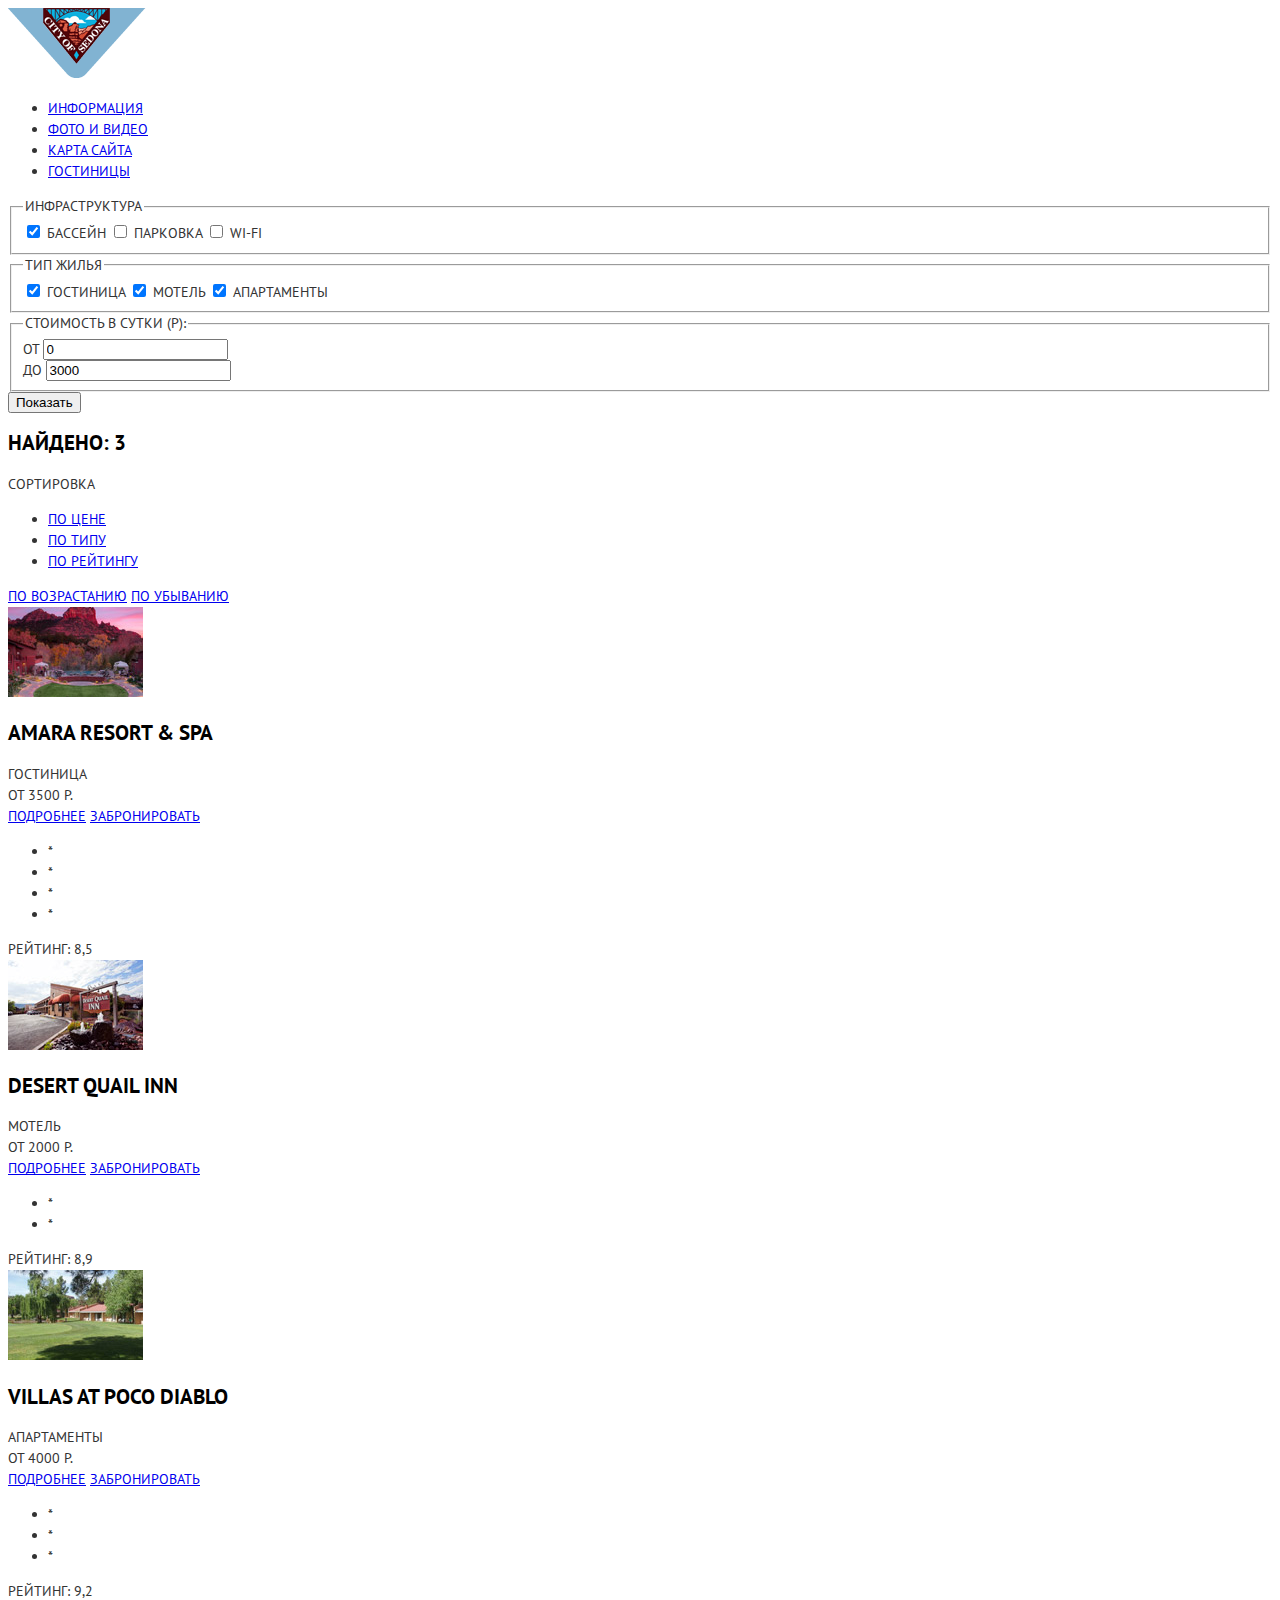
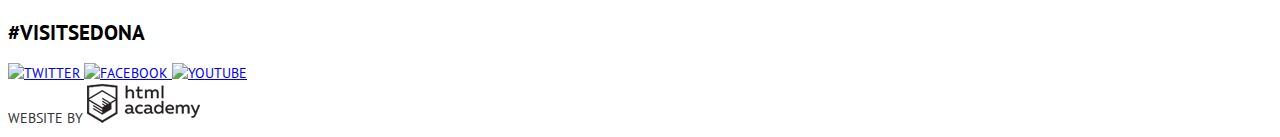
==== catalog.html @ ae5628df "Исправление замечаний 3" ====
<!DOCTYPE html>
<html lang="ru">
	<head>
		<meta charset="utf-8">
		<title>Седона</title>
		<link href="https://fonts.googleapis.com/css?family=PT+Sans:400,700&subset=cyrillic,cyrillic-ext" rel="stylesheet">
		<link href="css/style.css" rel="stylesheet">
		</head>
	<body>
		<header class="page-header">
			<div class="container">
				<nav class="main-navigation">
					<a href="/index.html">
						<img src="img/logo.png" alt="City of Sedona" width="138px" height="70px">
					</a>
					<ul>
						<li>
							<a href="#">
								Информация
							</a>
						</li>
						<li>
							<a href="/photo-and-video">
								Фото и видео
							</a>
						</li>
						<li>
							<a href="/site-map">
								Карта сайта
							</a>
						</li>
						<li>
							<a href="/hotels">
								Гостиницы
							</a>
						</li>	
					</ul>	
				</nav>
			</div>
		</header>
		<main>
			<section class="search-details catalog-background">
				<div class="container">
					<form action="#" class="hotels-form">
						<fieldset>
							<legend>Инфраструктура</legend>
							<label>
								<input type="checkbox" name="waterpool" checked>
								Бассейн
							</label>
							<label>
								<input type="checkbox" name="parking">
								Парковка
							</label>
							<label>
								<input type="checkbox" name="wi-fi">
								Wi-Fi
							</label>
						</fieldset>
						<fieldset>
							<legend>
								Тип жилья
							</legend>
							<label>
								<input type="checkbox" name="hotel" checked>
								Гостиница
							</label>
							<label>
								<input type="checkbox" name="motel" checked>
								Мотель
							</label>
							<label>
								<input type="checkbox" name="apartments" checked>
								Апартаменты
							</label>
						</fieldset>
						<fieldset>
							<legend>Стоимость в сутки (р):</legend>
							<div class="price">
								<div>От
									<input type="number" value="0" min="0" step="100">
								</div>
								<div>До
									<input type="number" value="3000" max="4000" step="100">
								</div>
							</div>
							<div class="range">
									<div class="runner">
										<!--Ползунок 1-->
									</div>
									<div class="runner">
										<!--Ползунок 2-->
									</div>
							</div>
						</fieldset>
						<button type="submit">
							Показать
						</button>
					</form>
				</div>
			</section>
			<section class="search-results">
				<div class="search-results-header">
					<div class="container">
						<h2>
							Найдено: 3
						</h2>
						<span>Сортировка</span>
						<ul>
							<li>
								<a href="#" class="active">По цене</a>
							</li>
							<li>
								<a href="#">По типу</a>
							</li>
							<li>
								<a href="#">По рейтингу</a>
							</li>
						</ul>
						<div>
							<a href="#">По возрастанию</a>
							<a href="#">По убыванию</a>
						</div>
					</div>
				</div>
				<article class="hotels-item">
					<div class="container">
						<div class="hotel-photo">
							<img src="img/amara.jpg" alt="hotel-photo" width="135px" height="90px">
						</div>
						<div class="hotel-review">
							<h2>Amara resort &amp; Spa</h2>
							<div>Гостиница</div>
							<div>от 3500 р.</div>
							<a href="#" class="details-btn">Подробнее</a>
							<a href="#" class="order-btn">Забронировать</a>
						</div>
						<div class="hotel-level">
							<ul class="stars">
								<li>*</li>
								<li>*</li>
								<li>*</li>
								<li>*</li>
							</ul>
							<div class="rating">
								Рейтинг: 8,5
							</div>
						</div>
					</div>
				</article>
				<article class="hotels-item">
					<div class="container">
						<div class="hotel-photo">
							<img src="img/desert.jpg" alt="hotel-photo" width="135px" height="90px">
						</div>
						<div class="hotel-review">
							<h2>Desert Quail Inn</h2>
							<div>Мотель</div>
							<div>от 2000 р.</div>
							<a href="#" class="details-btn">Подробнее</a>
							<a href="#" class="order-btn">Забронировать</a>
						</div>
						<div class="hotel-level">
							<ul class="stars">
								<li>*</li>
								<li>*</li>
							</ul>
							<div class="rating">
								Рейтинг: 8,9
							</div>
						</div>
					</div>
				</article>
				<article class="hotels-item">
					<div class="container">
						<div class="hotel-photo">
							<img src="img/villas.jpg" alt="hotel-photo" width="135px" height="90px">
						</div>
						<div class="hotel-review">
							<h2>Villas at Poco Diablo</h2>
							<div>Апартаменты</div>
							<div>от 4000 р.</div>
							<a href="#" class="details-btn">Подробнее</a>
							<a href="#" class="order-btn">Забронировать</a>
						</div>
						<div class="hotel-level">
							<ul class="stars">
								<li>*</li>
								<li>*</li>
								<li>*</li>
							</ul>
							<div class="rating">
								Рейтинг: 9,2
							</div>
						</div>
					</div>
				</article>
			</section>
		</main>
		<footer class="page-footer">
			<div class="container">
				<section class="hashtag">
					<h2>#visitsedona</h2>
				</section>
				<section class="social">
					<a class="social-btn social-btn-tw" href="#">
						<img src="img/twitter.png" alt="Twitter">
					</a>
					<a class="social-btn social-btn-fb" href="#">
						<img src="img/facebook.png" alt="Facebook">
					</a>
					<a class="social-btn social-btn-utube" href="#">
						<img src="img/youtube.png" alt="Youtube">				
					</a>					
				</section>
				<section class="developer">
					Website by
					<a href="#">
						<img src="img/html-academy.png" alt="html academy" width="113px" height="39px">
					</a>
				</section>
			</div>
		</footer>	
	</body>	
</html>
---- css/style.css ----
body {
	font-size: 14px;
	line-height: 21px;
	font-family: "PT Sans", sans-serif;
	text-transform: uppercase;
	color: #333333;
	
}

h1 {
	
}

h2 {
	font-size: 21px;
	line-height: 26px;
	font-family: "PT Sans", sans-serif;
	font-weight: bold;
	text-transform: uppercase;
	color: #000000;
}
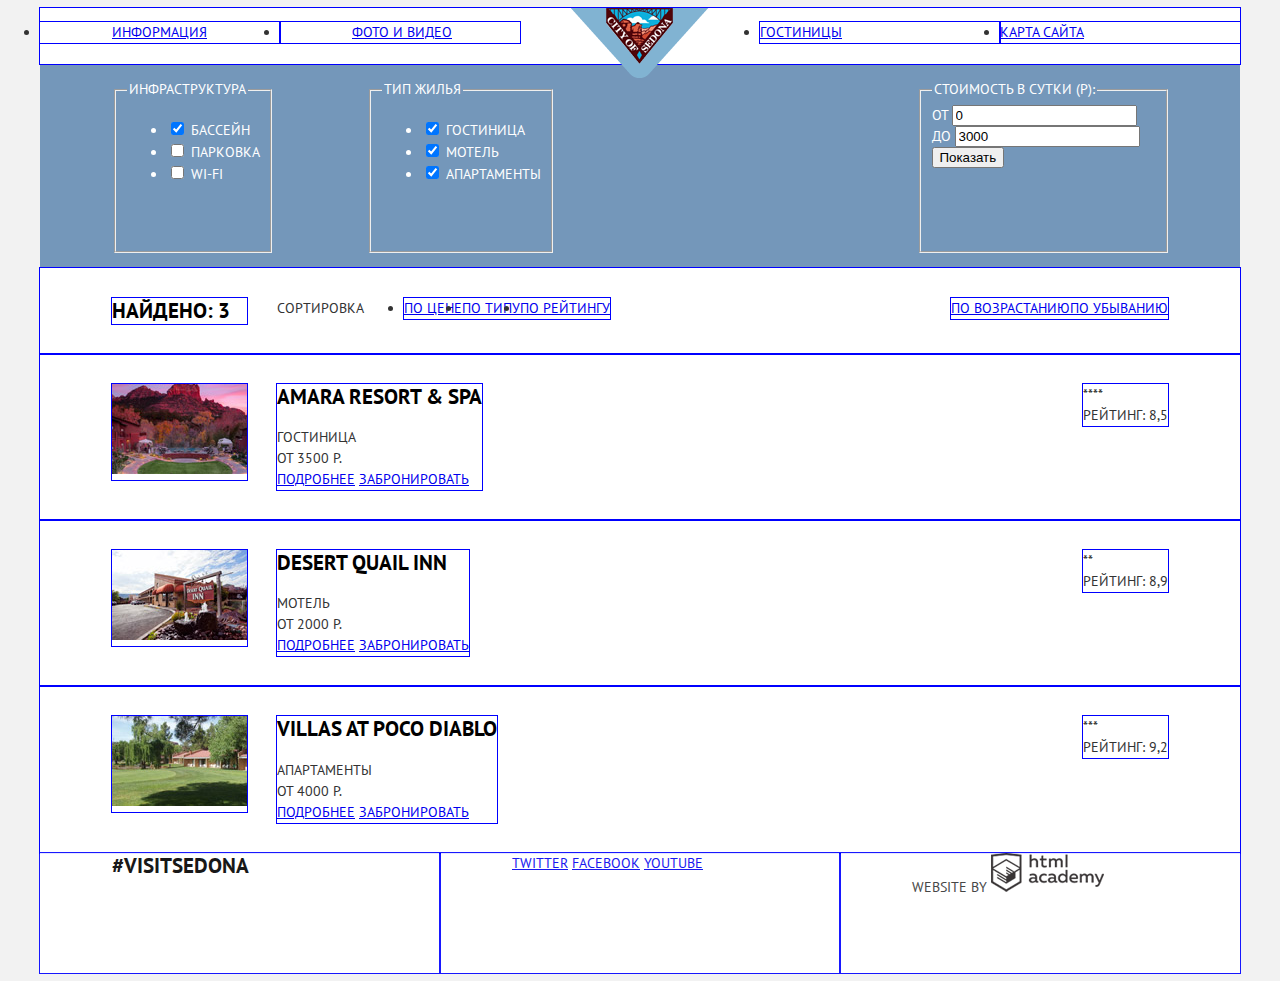
==== commit dbf0d636: "Сетка страницы каталога + исправления" ====
--- a/catalog.html
+++ b/catalog.html
@@ -7,74 +7,90 @@
 		<link href="css/style.css" rel="stylesheet">
 		</head>
 	<body>
-		<header class="page-header">
-			<div class="container">
-				<nav class="main-navigation">
-					<a href="/index.html">
+		<div class="container">
+			<header class="page-header">
+				<nav class="main-navigation clearfix">
+					<ul class="main-navigation-left">
+						<li>
+							<a href="#">
+								Информация
+							</a>
+						</li>
+						<li>
+							<a href="/photo-and-video">
+								Фото и видео
+							</a>
+						</li>
+					</ul>
+					<ul class="main-navigation-right">
+						<li>
+							<a href="/site-map">
+								Карта сайта
+							</a>
+						</li>
+						<li>
+							<a href="/hotels">
+								Гостиницы
+							</a>
+						</li>	
+					</ul>	
+					<a class="logo" href="/index.html">
 						<img src="img/logo.png" alt="City of Sedona" width="138px" height="70px">
 					</a>
-					<ul>
-						<li>
-							<a href="#">
-								Информация
-							</a>
-						</li>
-						<li>
-							<a href="/photo-and-video">
-								Фото и видео
-							</a>
-						</li>
-						<li>
-							<a href="/site-map">
-								Карта сайта
-							</a>
-						</li>
-						<li>
-							<a href="/hotels">
-								Гостиницы
-							</a>
-						</li>	
-					</ul>	
 				</nav>
-			</div>
-		</header>
-		<main>
-			<section class="search-details catalog-background">
-				<div class="container">
-					<form action="#" class="hotels-form">
-						<fieldset>
+			</header>
+			<main>
+				<section class="hotels-search">
+					<form action="#" class="clearfix">
+						<fieldset class="hotels-search-category">	
 							<legend>Инфраструктура</legend>
-							<label>
-								<input type="checkbox" name="waterpool" checked>
-								Бассейн
-							</label>
-							<label>
-								<input type="checkbox" name="parking">
-								Парковка
-							</label>
-							<label>
-								<input type="checkbox" name="wi-fi">
-								Wi-Fi
-							</label>
+							<ul>
+								<li>
+									<label>
+										<input type="checkbox" name="waterpool" checked>
+										Бассейн
+									</label>
+								</li>
+								<li>
+									<label>
+										<input type="checkbox" name="parking">
+										Парковка
+									</label>
+								</li>
+								<li>
+									<label>
+										<input type="checkbox" name="wi-fi">
+										Wi-Fi
+									</label>
+								</li>
+							</ul>
 						</fieldset>
-						<fieldset>
+						<fieldset class="hotels-search-category">
 							<legend>
-								Тип жилья
+									Тип жилья
 							</legend>
-							<label>
-								<input type="checkbox" name="hotel" checked>
-								Гостиница
-							</label>
-							<label>
-								<input type="checkbox" name="motel" checked>
-								Мотель
-							</label>
-							<label>
-								<input type="checkbox" name="apartments" checked>
-								Апартаменты
-							</label>
+							<ul>
+								<li>
+									<label>
+										<input type="checkbox" name="hotel" checked>
+										Гостиница
+									</label>
+								</li>
+								<li>
+									<label>
+										<input type="checkbox" name="motel" checked>
+										Мотель
+									</label>
+								</li>
+								<li>
+									<label>
+										<input type="checkbox" name="apartments" checked>
+										Апартаменты
+									</label>
+								</li>
+							</ul>
 						</fieldset>
-						<fieldset>
+						<fieldset class="hotels-search-category">
 							<legend>Стоимость в сутки (р):</legend>
 							<div class="price">
 								<div>От
@@ -92,39 +108,37 @@
 										<!--Ползунок 2-->
 									</div>
 							</div>
+							<button type="submit">
+							Показать
+							</button>
 						</fieldset>
-						<button type="submit">
-							Показать
-						</button>
 					</form>
-				</div>
-			</section>
-			<section class="search-results">
-				<div class="search-results-header">
-					<div class="container">
+				</section>
+				<section class="hotels-search-results">
+					<div class="search-results-header clearfix">
 						<h2>
 							Найдено: 3
 						</h2>
-						<span>Сортировка</span>
-						<ul>
-							<li>
-								<a href="#" class="active">По цене</a>
-							</li>
-							<li>
-								<a href="#">По типу</a>
-							</li>
-							<li>
-								<a href="#">По рейтингу</a>
-							</li>
-						</ul>
-						<div>
+						<div class="clearfix">
+							<div class="sort">Сортировка</div>
+							<ul class="clearfix">
+								<li>
+									<a href="#" class="active">По цене</a>
+								</li>
+								<li>
+									<a href="#">По типу</a>
+								</li>
+								<li>
+									<a href="#">По рейтингу</a>
+								</li>
+							</ul>
+						</div>
+						<div class="sort-order">
 							<a href="#">По возрастанию</a>
 							<a href="#">По убыванию</a>
 						</div>
 					</div>
-				</div>
-				<article class="hotels-item">
-					<div class="container">
+					<article class="hotels-item clearfix">
 						<div class="hotel-photo">
 							<img src="img/amara.jpg" alt="hotel-photo" width="135px" height="90px">
 						</div>
@@ -133,23 +147,18 @@
 							<div>Гостиница</div>
 							<div>от 3500 р.</div>
 							<a href="#" class="details-btn">Подробнее</a>
-							<a href="#" class="order-btn">Забронировать</a>
+							<a href="#" class="reserve-btn">Забронировать</a>
 						</div>
 						<div class="hotel-level">
-							<ul class="stars">
-								<li>*</li>
-								<li>*</li>
-								<li>*</li>
-								<li>*</li>
-							</ul>
+							<div class="stars">
+								****
+							</div>
 							<div class="rating">
 								Рейтинг: 8,5
 							</div>
 						</div>
-					</div>
-				</article>
-				<article class="hotels-item">
-					<div class="container">
+					</article>
+					<article class="hotels-item clearfix">
 						<div class="hotel-photo">
 							<img src="img/desert.jpg" alt="hotel-photo" width="135px" height="90px">
 						</div>
@@ -158,21 +167,18 @@
 							<div>Мотель</div>
 							<div>от 2000 р.</div>
 							<a href="#" class="details-btn">Подробнее</a>
-							<a href="#" class="order-btn">Забронировать</a>
+							<a href="#" class="reserve-btn">Забронировать</a>
 						</div>
 						<div class="hotel-level">
-							<ul class="stars">
-								<li>*</li>
-								<li>*</li>
-							</ul>
+							<div class="stars">
+								**
+							</div>
 							<div class="rating">
 								Рейтинг: 8,9
 							</div>
 						</div>
-					</div>
-				</article>
-				<article class="hotels-item">
-					<div class="container">
+					</article>
+					<article class="hotels-item clearfix">
 						<div class="hotel-photo">
 							<img src="img/villas.jpg" alt="hotel-photo" width="135px" height="90px">
 						</div>
@@ -181,45 +187,35 @@
 							<div>Апартаменты</div>
 							<div>от 4000 р.</div>
 							<a href="#" class="details-btn">Подробнее</a>
-							<a href="#" class="order-btn">Забронировать</a>
+							<a href="#" class="reserve-btn">Забронировать</a>
 						</div>
 						<div class="hotel-level">
-							<ul class="stars">
-								<li>*</li>
-								<li>*</li>
-								<li>*</li>
-							</ul>
+							<div class="stars">
+								***
+							</div>
 							<div class="rating">
 								Рейтинг: 9,2
 							</div>
 						</div>
-					</div>
-				</article>
-			</section>
-		</main>
-		<footer class="page-footer">
-			<div class="container">
-				<section class="hashtag">
+					</article>
+				</section>
+			</main>
+			<footer class="page-footer clearfix">
+				<section class="hashtag footer-item">
 					<h2>#visitsedona</h2>
 				</section>
-				<section class="social">
-					<a class="social-btn social-btn-tw" href="#">
-						<img src="img/twitter.png" alt="Twitter">
-					</a>
-					<a class="social-btn social-btn-fb" href="#">
-						<img src="img/facebook.png" alt="Facebook">
-					</a>
-					<a class="social-btn social-btn-utube" href="#">
-						<img src="img/youtube.png" alt="Youtube">				
-					</a>					
-				</section>
-				<section class="developer">
+				<section class="social footer-item">
+					<a class="social-btn social-btn-tw" href="#">Twitter</a>
+					<a class="social-btn social-btn-fb" href="#">Facebook</a>
+					<a class="social-btn social-btn-utube" href="#">Youtube</a>					
+				</section>
+				<section class="developer footer-item">
 					Website by
 					<a href="#">
 						<img src="img/html-academy.png" alt="html academy" width="113px" height="39px">
 					</a>
 				</section>
-			</div>
-		</footer>	
+			</footer>
+		</div>	
 	</body>	
 </html>--- a/css/style.css
+++ b/css/style.css
@@ -1,21 +1,286 @@
+/*Общие стили*/
 body {
 	font-size: 14px;
 	line-height: 21px;
 	font-family: "PT Sans", sans-serif;
 	text-transform: uppercase;
 	color: #333333;
-	
+	background-color: #f2f2f2;
 }
 
 h1 {
 	
 }
 
-h2 {
+h2, .lead, .features-name {
 	font-size: 21px;
 	line-height: 26px;
 	font-family: "PT Sans", sans-serif;
 	font-weight: bold;
 	text-transform: uppercase;
 	color: #000000;
-}+	margin-top: 0;
+}
+
+b {
+	font-size: 30px;
+	line-height: 24px;
+	font-family: "PT Sans", sans-serif;
+	font-weight: bold;
+	text-transform: uppercase;
+	color: #000000;
+	margin-top: 0;
+}
+
+.container {
+	max-width: 1200px;
+	min-width: 768px;
+	background-color: #ffffff;
+	margin: 0 auto;
+}
+
+.clearfix::after {
+	content: "";
+	display: table;
+	clear: both;
+}
+
+.content-left {
+	float: left;
+}
+.content-right {
+	float: right;
+}
+
+.page-header {
+	position: relative;
+	outline: blue solid 1px;
+}
+
+.main-navigation {
+	min-height: 56px;
+}
+
+.main-navigation-left {
+	float: left;
+	width: 40%;
+	padding: 0;
+}
+.main-navigation-right {
+	float: right;
+	width: 40%;
+	padding: 0;
+}
+.main-navigation-left li{
+	box-sizing: border-box;
+	float: left;
+	width: 50%;
+	padding-left: 15%;
+	outline: blue solid 1px;
+}
+
+.main-navigation-right li{
+	box-sizing: border-box;
+	float: right;
+	width: 50%;
+	padding-right: 15%;
+	outline: blue solid 1px;
+}
+
+.logo {
+/*	float:left;*/
+	position: absolute;
+	width: 20%;
+	text-align: center;
+}
+
+.page-footer {
+	position: relative;
+	z-index: 2;
+	width: 100%;
+	background: #ffffff;
+	opacity: 0.9;
+	outline: blue solid 1px;
+}
+
+.footer-item {
+	float: left;
+	width: 33.33333%;
+	box-sizing: border-box;
+	padding-left: 6%;
+	padding-right: 6%;
+	min-height: 120px;
+	outline: blue solid 1px;
+}
+
+/*Стили для главной страницы index.html*/
+.welcome-image {
+	padding-top: 62px;
+	background: #b8d0e0;
+}
+.welcome-image img {
+	display: block;
+	margin: 0 auto;
+	margin-bottom: 60px;
+}
+
+.lead {
+/*	max-width: 444px;*/
+	margin: 0 auto;
+	margin-bottom: 35px;
+	padding: 0 6%;
+	outline: blue solid 1px;
+	text-align: center;
+}
+
+.features>p {
+/*	max-width: 490px;*/
+	margin: 0 auto;
+	margin-bottom: 55px;
+	padding: 0 6%;
+	text-align: center;
+}
+
+.features-1 {
+	background: #f2d5d0;
+}
+
+.features-1 .features-item {
+	background: #81b3d2;
+	min-height: 256px;
+}
+
+.features-item {
+	float: left;
+	width: 33.33333%;
+	box-sizing: border-box;
+	padding-left: 6%;
+	padding-right: 6%;
+	outline: blue solid 1px;
+}
+
+.advice .features-item {
+	padding-top: 160px;
+	box-sizing: border-box;
+	min-height: 330px;
+}
+
+.features-2 {
+	background: #e1b9a6;
+}
+
+.features-2 .features-item {
+	background: #81b3d2;
+	min-height: 256px;
+	padding-top: 55px;
+}
+
+.features-3-5 {
+	background: #eeeeee;
+}
+.features-3-5 .features-item{
+	box-sizing: border-box;
+	min-height: 256px;
+	padding-top: 45px;
+}
+
+.index-search {
+	box-sizing: border-box;
+	width: 568px;
+	margin: 0 auto;
+	padding-top: 55px;
+	outline: blue solid 1px;
+}
+
+.index-search a {
+	display: block;
+	width: 100%;
+	height: 85px;
+	margin-top: 55px;
+	outline: blue solid 1px;
+}
+
+.index-search-form {
+/*	display: none;*/
+	position: absolute;
+	z-index: 2;
+	box-sizing: border-box;
+	width: 568px;
+	height: 400px;
+	margin: 0 auto;
+	padding: 55px;
+	background: #ffffff;
+	outline: blue solid 1px;
+}
+.index-search-form button[type="submit"] {
+	width: 458px;
+	height: 58px;
+}
+.background-map {
+	position: relative;
+	z-index: 1;
+	width: 100%;
+	height: 593px;
+	background: #cbdda9;
+	margin-bottom: -120px;
+	outline: blue solid 1px;
+}
+
+/*Стили для catalog.html*/
+.hotels-search {
+	padding: 15px 6%;
+	max-height: 562px;
+	background: #7497ba;
+	color: #ffffff;
+}
+.hotels-search-category {
+	float: left;
+	min-height: 156px;
+	margin-right: 9%;
+		
+}
+.hotels-search-category:last-child {
+	float: right;
+	width: 224px;
+	margin-right: 0;
+}
+
+.search-results-header, .hotels-item {
+	padding: 30px 6%;
+	outline: blue solid 1px;
+}
+
+.search-results-header h2,
+.hotels-item .hotel-photo {
+	float: left;
+	width: 135px;
+	margin: 0;
+	margin-right: 30px;
+	outline: blue solid 1px;
+}
+
+.search-results-header *  {
+	float: left;
+}
+.search-results-header .sort {
+	margin-right: 40px;
+}
+.search-results-header .sort-order {
+	float: right;
+	outline: blue solid 1px;
+}
+.search-results-header ul {
+	margin: 0;
+	padding: 0;
+	outline: blue solid 1px;
+}
+.hotel-review {
+	float: left;
+	outline: blue solid 1px;
+}
+.hotel-level {
+	float: right;
+	outline: blue solid 1px;
+}
+
+
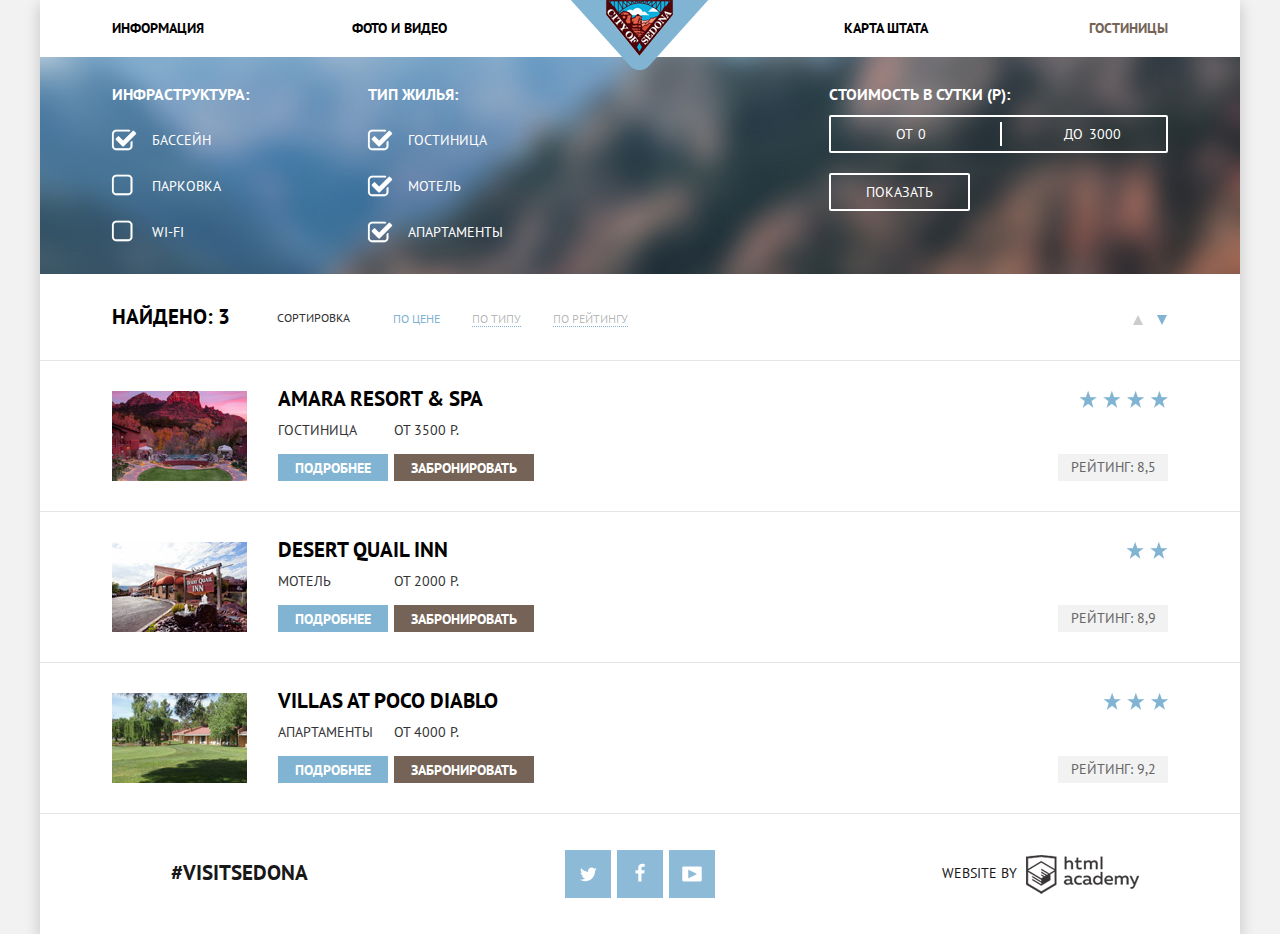
==== commit bf0737bc: "Стили для страницы каталога + небольшие исправления по главной странице" ====
--- a/catalog.html
+++ b/catalog.html
@@ -3,7 +3,8 @@
 	<head>
 		<meta charset="utf-8">
 		<title>Седона</title>
-		<link href="https://fonts.googleapis.com/css?family=PT+Sans:400,700&subset=cyrillic,cyrillic-ext" rel="stylesheet">
+		<link href="https://fonts.googleapis.com/css?family=PT+Sans:400,700&subset=cyrillic" rel="stylesheet">
+		<link href="css/normalize.css" rel="stylesheet">
 		<link href="css/style.css" rel="stylesheet">
 		</head>
 	<body>
@@ -24,81 +25,67 @@
 					</ul>
 					<ul class="main-navigation-right">
 						<li>
+							<a class="current" href="/hotels">
+								Гостиницы
+							</a>
+						</li>
+						<li>
 							<a href="/site-map">
-								Карта сайта
-							</a>
-						</li>
-						<li>
-							<a href="/hotels">
-								Гостиницы
+								Карта штата
 							</a>
 						</li>	
 					</ul>	
-					<a class="logo" href="/index.html">
+				</nav>
+				<div class="logo">
+					<a class="index-page" href="/index.html">
 						<img src="img/logo.png" alt="City of Sedona" width="138px" height="70px">
 					</a>
-				</nav>
+				</div>
 			</header>
 			<main>
 				<section class="hotels-search">
 					<form action="#" class="clearfix">
-						<fieldset class="hotels-search-category">	
-							<legend>Инфраструктура</legend>
-							<ul>
-								<li>
-									<label>
-										<input type="checkbox" name="waterpool" checked>
-										Бассейн
-									</label>
-								</li>
-								<li>
-									<label>
-										<input type="checkbox" name="parking">
-										Парковка
-									</label>
-								</li>
-								<li>
-									<label>
-										<input type="checkbox" name="wi-fi">
-										Wi-Fi
-									</label>
-								</li>
-							</ul>
+						<fieldset class="hotels-search-category checkbox">	
+							<legend>Инфраструктура:</legend>
+							<label class="checked">
+								<input type="checkbox" name="waterpool" checked>
+								Бассейн
+							</label>
+							<label>
+								<input type="checkbox" name="parking">
+								Парковка
+							</label>
+							<label>
+								<input type="checkbox" name="wi-fi">
+								Wi-Fi
+							</label>
 						</fieldset>
-						<fieldset class="hotels-search-category">
+						<fieldset class="hotels-search-category checkbox">
 							<legend>
-									Тип жилья
+									Тип жилья:
 							</legend>
-							<ul>
-								<li>
-									<label>
-										<input type="checkbox" name="hotel" checked>
-										Гостиница
-									</label>
-								</li>
-								<li>
-									<label>
-										<input type="checkbox" name="motel" checked>
-										Мотель
-									</label>
-								</li>
-								<li>
-									<label>
-										<input type="checkbox" name="apartments" checked>
-										Апартаменты
-									</label>
-								</li>
-							</ul>
+							<label class="checked">
+								<input type="checkbox" name="hotel" checked>
+								Гостиница
+							</label>
+							<label class="checked">
+								<input type="checkbox" name="motel" checked>
+								Мотель
+							</label>
+							<label class="checked">
+								<input type="checkbox" name="apartments" checked>
+								Апартаменты
+							</label>
 						</fieldset>
-						<fieldset class="hotels-search-category">
+						<fieldset class="hotels-search-category price">
 							<legend>Стоимость в сутки (р):</legend>
-							<div class="price">
-								<div>От
-									<input type="number" value="0" min="0" step="100">
-								</div>
-								<div>До
-									<input type="number" value="3000" max="4000" step="100">
-								</div>
+							<div class="price-controls">
+								<label>От
+									<input type="text" value="0" min="0" step="100">
+								</label>
+								<label>До
+									<input type="text" value="3000" max="4000" step="100">
+								</label>
 							</div>
 							<div class="range">
 									<div class="runner">
@@ -119,11 +106,11 @@
 						<h2>
 							Найдено: 3
 						</h2>
-						<div class="clearfix">
-							<div class="sort">Сортировка</div>
+						<div class="clearfix sort">
+							Сортировка
 							<ul class="clearfix">
 								<li>
-									<a href="#" class="active">По цене</a>
+									<a href="#" class="current">По цене</a>
 								</li>
 								<li>
 									<a href="#">По типу</a>
@@ -134,8 +121,8 @@
 							</ul>
 						</div>
 						<div class="sort-order">
-							<a href="#">По возрастанию</a>
-							<a href="#">По убыванию</a>
+							<a class="arrow-up" href="#">По возрастанию</a>
+							<a class="arrow-down current" href="#">По убыванию</a>
 						</div>
 					</div>
 					<article class="hotels-item clearfix">
@@ -143,15 +130,15 @@
 							<img src="img/amara.jpg" alt="hotel-photo" width="135px" height="90px">
 						</div>
 						<div class="hotel-review">
-							<h2>Amara resort &amp; Spa</h2>
+							<a class="hotel-name" href="#">Amara resort &amp; Spa</a>
 							<div>Гостиница</div>
 							<div>от 3500 р.</div>
-							<a href="#" class="details-btn">Подробнее</a>
-							<a href="#" class="reserve-btn">Забронировать</a>
+							<a href="#" class="btn details-btn">Подробнее</a>
+							<a href="#" class="btn reserve-btn">Забронировать</a>
 						</div>
 						<div class="hotel-level">
 							<div class="stars">
-								****
+								<img src="/img/icon-four-stars.png" alt="****">
 							</div>
 							<div class="rating">
 								Рейтинг: 8,5
@@ -163,15 +150,15 @@
 							<img src="img/desert.jpg" alt="hotel-photo" width="135px" height="90px">
 						</div>
 						<div class="hotel-review">
-							<h2>Desert Quail Inn</h2>
+							<a class="hotel-name" href="#">Desert Quail Inn</a>
 							<div>Мотель</div>
 							<div>от 2000 р.</div>
-							<a href="#" class="details-btn">Подробнее</a>
-							<a href="#" class="reserve-btn">Забронировать</a>
+							<a href="#" class="btn details-btn">Подробнее</a>
+							<a href="#" class="btn reserve-btn">Забронировать</a>
 						</div>
 						<div class="hotel-level">
 							<div class="stars">
-								**
+								<img src="/img/icon-two-stars.png" alt="**">
 							</div>
 							<div class="rating">
 								Рейтинг: 8,9
@@ -183,15 +170,15 @@
 							<img src="img/villas.jpg" alt="hotel-photo" width="135px" height="90px">
 						</div>
 						<div class="hotel-review">
-							<h2>Villas at Poco Diablo</h2>
+							<a class="hotel-name" href="#">Villas at Poco Diablo</a>
 							<div>Апартаменты</div>
 							<div>от 4000 р.</div>
-							<a href="#" class="details-btn">Подробнее</a>
-							<a href="#" class="reserve-btn">Забронировать</a>
+							<a href="#" class="btn details-btn">Подробнее</a>
+							<a href="#" class="btn reserve-btn">Забронировать</a>
 						</div>
 						<div class="hotel-level">
 							<div class="stars">
-								***
+								<img src="/img/icon-three-stars.png" alt="***">
 							</div>
 							<div class="rating">
 								Рейтинг: 9,2
@@ -211,7 +198,7 @@
 				</section>
 				<section class="developer footer-item">
 					Website by
-					<a href="#">
+					<a href="#"> html academy
 						<img src="img/html-academy.png" alt="html academy" width="113px" height="39px">
 					</a>
 				</section>
--- a/css/style.css
+++ b/css/style.css
@@ -1,9 +1,13 @@
 /*Общие стили*/
 body {
+	min-width: 768px;
+	
+	font-weight: normal;
 	font-size: 14px;
 	line-height: 21px;
-	font-family: "PT Sans", sans-serif;
+	font-family: "PT Sans", Arial, sans-serif;
 	text-transform: uppercase;
+	
 	color: #333333;
 	background-color: #f2f2f2;
 }
@@ -13,30 +17,28 @@
 }
 
 h2, .lead, .features-name {
+	margin-top: 0;
+	
 	font-size: 21px;
 	line-height: 26px;
-	font-family: "PT Sans", sans-serif;
 	font-weight: bold;
-	text-transform: uppercase;
+	
 	color: #000000;
-	margin-top: 0;
 }
 
 b {
-	font-size: 30px;
-	line-height: 24px;
-	font-family: "PT Sans", sans-serif;
-	font-weight: bold;
-	text-transform: uppercase;
+/*	font-size: 30px;*/
+/*	line-height: 24px;*/
 	color: #000000;
-	margin-top: 0;
-}
+/*	margin-top: 0;*/
+} 
 
 .container {
+	margin: 0 auto;
 	max-width: 1200px;
-	min-width: 768px;
+	
 	background-color: #ffffff;
-	margin: 0 auto;
+	box-shadow: 0 5px 15px rgba(0,1,1,0.2);
 }
 
 .clearfix::after {
@@ -54,53 +56,104 @@
 
 .page-header {
 	position: relative;
-	outline: blue solid 1px;
+	
+	color: #766357;
+/*	outline: blue solid 1px;*/
 }
 
 .main-navigation {
-	min-height: 56px;
+/*	min-height: 56px;*/
 }
 
 .main-navigation-left {
 	float: left;
+	
 	width: 40%;
+	margin: 0;
 	padding: 0;
+	
+	list-style: none;
 }
 .main-navigation-right {
 	float: right;
+	
 	width: 40%;
+	margin: 0;
 	padding: 0;
+	
+	list-style: none;
 }
 .main-navigation-left li{
+	float: left;
+	
 	box-sizing: border-box;
-	float: left;
 	width: 50%;
+	padding-top: 18px;
+	padding-bottom: 18px;
 	padding-left: 15%;
-	outline: blue solid 1px;
+	
+	text-align: left;
+/*	outline: blue solid 1px;*/
 }
 
 .main-navigation-right li{
 	box-sizing: border-box;
 	float: right;
 	width: 50%;
+	padding-top: 18px;
+	padding-bottom: 18px;
 	padding-right: 15%;
-	outline: blue solid 1px;
+	
+	text-align: right;
+/*	outline: blue solid 1px;*/
+}
+
+.main-navigation a {
+	font-weight: bold;
+	font-size: 14px;
+	line-height: 26p;
+	
+	color: #000000;
+	text-decoration: none;
+}
+
+.main-navigation a:hover {
+	color: #81b3d2;
+}
+
+.main-navigation a:active {
+	color: #000000;
+	opacity: 0.3;
+}
+
+.main-navigation a.current {
+	color: #766357;
+}
+
+.main-navigation a.current:hover {
+	color: #604e43;
+}
+
+.main-navigation a.current:active {
+	color: #766357;
+	opacity: 0.3;
 }
 
 .logo {
-/*	float:left;*/
 	position: absolute;
-	width: 20%;
-	text-align: center;
+	left: 50%;
+	top: 0;
+	transform: translate(-69px);
+/*	width: 20%;*/
+/*	text-align: center;*/
 }
 
 .page-footer {
-	position: relative;
-	z-index: 2;
 	width: 100%;
 	background: #ffffff;
 	opacity: 0.9;
-	outline: blue solid 1px;
+	color: #000000;
+/*	outline: blue solid 1px;*/
 }
 
 .footer-item {
@@ -110,15 +163,128 @@
 	padding-left: 6%;
 	padding-right: 6%;
 	min-height: 120px;
-	outline: blue solid 1px;
+/*	outline: blue solid 1px;*/
+}
+
+.footer-item h2 {
+	margin-top: 46px;
+	margin-left: auto;
+	margin-right: auto;
+	text-align: center;
+}
+
+.social {
+	padding-top: 36px;
+	
+	text-align: center;
+	font-size: 0;
+}
+
+.social-btn {
+	position: relative;
+	display: inline-block;
+	width: 46px;
+	height: 48px;
+	margin-right: 6px;
+	vertical-align: top;
+	
+	background: #81b3d2;
+}
+
+.social-btn:last-child {
+	margin-right: 0;
+}
+
+.social-btn::after {
+	position: absolute;
+	top: 50%;
+	left: 50%;
+	content: "";
+	background: url("../img/spritesheet.png");
+}
+
+.social-btn-tw::after {
+	width: 17px;
+    height: 15px;
+	background-position: -866px -2px;
+	margin-left: -8px;
+	margin-top: -7px;
+}
+
+.social-btn-fb::after {
+	width: 10px;
+    height: 19px;
+    background-position: -434px -2px;
+	margin-left: -5px;
+	margin-top: -11px;
+}
+
+.social-btn-utube::after {
+	width: 20px;
+    height: 16px;
+    background-position: -887px -2px;
+	margin-left: -10px;
+	margin-top: -8px;
+}
+
+.social-btn:hover {
+	background: #669ec0;
+}
+
+.social-btn:active {
+	background: #5496bd;
+}
+
+.social-btn:active::after {
+		opacity: 0.3;
+}
+
+.developer {
+	padding-top: 39px;
+	padding-left: 102px;
+/*	line-height: 39px;*/
+	text-align: left;
+}
+
+.developer a {
+	display: inline-block;
+	vertical-align: middle;
+	width: 114px;
+    height: 40px;
+	margin-top:1px;
+	margin-left: 4px;
+	padding-top: 1px;
+	padding-left: 1px;
+	
+	font-size: 0;
+}
+
+.developer a:hover {
+	background-image: url("../img/spritesheet.png");
+	background-repeat: no-repeat;
+    background-position: -235px -1px;;
+}
+
+.developer a:active {
+	background-image: url("../img/spritesheet.png");
+	background-repeat: no-repeat;
+    background-position: -118px -1px;;
+}
+
+.developer img:hover {
+	opacity: 0;
+	margin: 0;
 }
 
 /*Стили для главной страницы index.html*/
-.welcome-image {
-	padding-top: 62px;
-	background: #b8d0e0;
-}
-.welcome-image img {
+.welcome-block {
+	box-sizing: border-box;
+	min-height: 508px;
+	padding-top: 76px;
+	background: #b8d0e0 url(../img/bg-index.jpg);
+	background-position: center -56px;
+}
+.welcome-block img {
 	display: block;
 	margin: 0 auto;
 	margin-bottom: 60px;
@@ -127,86 +293,187 @@
 .lead {
 /*	max-width: 444px;*/
 	margin: 0 auto;
-	margin-bottom: 35px;
+	margin-bottom: 30px;
 	padding: 0 6%;
-	outline: blue solid 1px;
+	
 	text-align: center;
+/*	outline: blue solid 1px;	*/
 }
 
 .features>p {
 /*	max-width: 490px;*/
 	margin: 0 auto;
-	margin-bottom: 55px;
+	margin-bottom: 50px;
 	padding: 0 6%;
+	
+	line-height: 26px;
 	text-align: center;
-}
-
-.features-1 {
-	background: #f2d5d0;
-}
-
-.features-1 .features-item {
-	background: #81b3d2;
-	min-height: 256px;
 }
 
 .features-item {
 	float: left;
-	width: 33.33333%;
+	
 	box-sizing: border-box;
-	padding-left: 6%;
-	padding-right: 6%;
-	outline: blue solid 1px;
-}
-
-.advice .features-item {
-	padding-top: 160px;
-	box-sizing: border-box;
+	width: 33.333333%;
+	padding-left: 4%;
+	padding-right: 4%;
+/*	outline: blue solid 1px;*/
+}
+
+.features-item p {
+	max-width: 285px;
+	margin-left: auto;
+	margin-right: auto;
+	margin-bottom: 21px;
+	
+	text-align: center;
+}
+
+.features-item .features-name {
+	max-width: 160px;
+	margin-bottom: 27px;
+	margin-left: auto;
+	margin-right: auto;
+	
+	text-align: center;
+	line-height: 21px;
+	
+	color: #000000;
+}
+
+.features .city {
+	background: #81b3d2 url("../img/bg-city.jpg") no-repeat;
+	background-position: right center;
+	background-size: 66.666666%;
+}
+
+.features-single .features-item {
+	height: 256px;
+	padding-top: 54px;
+	padding-bottom: 30px;
+		
+	color: #ffffff;
+	background: #81b3d2;
+}
+
+.features-single .features-name {
+	color: #ffffff;
+}
+
+.features-single p {
+		max-width: 302px;
+}
+.features-advice .features-item {
+	position: relative;
+	
+	padding-top: 161px;
+	padding-bottom: 42px;
 	min-height: 330px;
 }
 
-.features-2 {
-	background: #e1b9a6;
-}
-
-.features-2 .features-item {
-	background: #81b3d2;
-	min-height: 256px;
-	padding-top: 55px;
-}
-
-.features-3-5 {
+.features-advice .features-name::before {
+	content: "";
+	position: absolute;
+	left: 50%;
+	background-image: url(../img/spritesheet.png);
+    background-repeat: no-repeat;
+    display: block;
+	transform: translateX(-50%);
+}
+
+.house .features-name::before {
+	top: 61px;
+	width: 75px;
+    height: 72px;
+	background-position: -526px -2px;
+}
+
+.food .features-name::before {
+	top: 62px;
+	width: 74px;
+    height: 71px;
+    background-position: -448px -2px;
+}
+
+.souvenirs .features-name::before {
+	top: 57px;
+	width: 65px;
+    height: 77px;
+    background-position: -636px -2px;
+}
+
+.features .bridge {
+	background: #81b3d2 url("../img/bg-bridge.jpg") no-repeat;
+	background-position: left center;
+	background-size: 66.666666%;
+}
+
+.features-item.content-right {
+	float: right;
+}
+
+.features-block {
 	background: #eeeeee;
 }
-.features-3-5 .features-item{
+
+.features-block .features-item{
 	box-sizing: border-box;
 	min-height: 256px;
-	padding-top: 45px;
+	padding-top: 48px;
+	padding-bottom: 37px;
 }
 
 .index-search {
 	box-sizing: border-box;
 	width: 568px;
 	margin: 0 auto;
-	padding-top: 55px;
-	outline: blue solid 1px;
+	padding-top: 26px;
+/*	outline: blue solid 1px;*/
+}
+
+.index-search p.index-search-heading {
+	margin-bottom: 30px;	
+	
+	font-weight: bold;
+	font-size: 30px;
+	line-height: 24px;
+	
+	color: #ffffff;
+}
+
+.index-search p {
+	margin-bottom: 47px;
+	
+	text-align: center;
+	font-size: 14px;
+	line-height: 24px;
 }
 
 .index-search a {
 	display: block;
 	width: 100%;
-	height: 85px;
-	margin-top: 55px;
-	outline: blue solid 1px;
+	padding-top: 30px;
+	padding-bottom: 30px;
+/*	height: 85px;*/
+	
+	text-align: center;
+	font-size: 21px;
+	line-height: 26px;
+	
+	text-decoration: none;
+	color: #ffffff;	
+	background: #766357;
+/*	margin-top: 47px;*/
+/*	outline: blue solid 1px;*/
 }
 
 .index-search-form {
-/*	display: none;*/
+	display: none;
 	position: absolute;
 	z-index: 2;
 	box-sizing: border-box;
 	width: 568px;
-	height: 400px;
+/*	height: 400px;*/
 	margin: 0 auto;
 	padding: 55px;
 	background: #ffffff;
@@ -215,72 +482,510 @@
 .index-search-form button[type="submit"] {
 	width: 458px;
 	height: 58px;
-}
+	margin-top: 54px;
+}
+
+.index-search-form input {
+/*	display: inline-block;*/
+/*	margin-bottom: 29px;*/
+}
+
 .background-map {
-	position: relative;
-	z-index: 1;
 	width: 100%;
 	height: 593px;
-	background: #cbdda9;
+	background: #cbdda9 url("../img/bg-map.jpg") no-repeat;
 	margin-bottom: -120px;
-	outline: blue solid 1px;
+/*	outline: blue solid 1px;*/
 }
 
 /*Стили для catalog.html*/
 .hotels-search {
-	padding: 15px 6%;
+	box-sizing: border-box;
+	padding: 27px 6%;
+	min-height: 217px;
 	max-height: 562px;
-	background: #7497ba;
+	
+	background: #7497ba url("../img/bg-hotels.jpg");
+	background-position: center;
+	background-size: 100%;
 	color: #ffffff;
 }
+
+.hotels-search ul {
+	list-style: none;
+	padding: 0;
+	margin: 0;
+}
+
+.hotels-search fieldset {
+	margin: 0;
+	margin-right: 106px;
+	padding: 0;
+	
+	border: none;
+}
+
+.hotels-search legend {
+	margin-bottom: 25px;
+		
+	font-weight: bold;
+	font-size: 16px;
+	line-height: 21px;
+}
+
 .hotels-search-category {
 	float: left;
 	min-height: 156px;
 	margin-right: 9%;
-		
-}
+}
+
+.hotels-search .checkbox label {
+	position: relative;
+	
+	display: block;
+	
+	margin-bottom: 23px;
+	height: 23px;
+	min-width: 110px;
+	padding-left: 40px;
+}
+
+.hotels-search .checkbox label:last-child {
+	margin-bottom: 0;
+}
+
+.hotels-search .checkbox label::before {
+	position: absolute;
+	
+	top: -2px;
+	left: -1px;
+	content: "";
+	background-image: url("../img/spritesheet.png");
+    background-repeat: no-repeat;
+/*    display: block;*/
+	width: 22px;
+    height: 22px;
+    background-position: -378px -2px;
+}
+
+.hotels-search .checkbox .checked::before {
+	width: 26px;
+    height: 22px;
+	top: -1px;
+    background-position: -404px -2px;
+}
+
+.hotels-search input[type="checkbox"] {
+	display: none;
+}
+
 .hotels-search-category:last-child {
 	float: right;
-	width: 224px;
+	width: auto;
 	margin-right: 0;
 }
 
-.search-results-header, .hotels-item {
+.price legend {
+	margin-bottom: 10px;
+}
+
+.price label {
+	display: inline-block;
+	
+	padding-left: 65px;
+	
+	line-height: 32px;
+	vertical-align: top;
+	
+	cursor: pointer;
+}
+
+.price-controls {
+	position: relative;
+	
+	margin-bottom: 20px;
+	
+	border: 2px solid #ffffff;
+	border-radius: 2px;
+}
+
+.price input {
+	width: 75px;
+	
+	background: transparent;
+	color: inherit;
+	border: none;
+	cursor: inherit;
+}
+
+.price-controls::after {
+	position: absolute;
+	top: 50%;
+	left: 50%;
+	transform: translate(50%, -50%);
+	
+	height: 22px;	
+	
+	content: "";
+	border: 1px solid #ffffff;
+}
+
+.hotels-search button[type="submit"] {
+	padding-left: 35px;
+	padding-right: 35px;
+	
+	font-size: 14px;
+	line-height: 32px;
+	
+	color: inherit;
+	background: transparent;
+	text-transform: uppercase;
+	border: 2px solid #ffffff;
+	border-radius: 2px;
+	cursor: pointer;
+}
+
+.hotels-search button[type="submit"]:hover {
+	color: #000000;
+	background: #ffffff;
+}
+
+.search-results-header, 
+.hotels-item {
+/*	box-sizing: border-box;*/
 	padding: 30px 6%;
-	outline: blue solid 1px;
-}
-
-.search-results-header h2,
-.hotels-item .hotel-photo {
+	border-bottom: 1px solid #e5e5e5;
+/*	box-shadow:  0 1px #e5e5e5;*/
+}
+
+.search-results-header h2 {
 	float: left;
 	width: 135px;
 	margin: 0;
 	margin-right: 30px;
-	outline: blue solid 1px;
-}
-
-.search-results-header *  {
+/*	outline: blue solid 1px;*/
+}
+
+.search-results-header>div  {
 	float: left;
 }
+
+.sort {
+	margin-top: 6px;
+}
+
+.sort ul,
+.sort li {
+	display: inline-block;
+	vertical-align: top;
+/*	margin-left: 40px;*/
+}
+
+.sort a {
+	font-size: 12px;
+	line-height: 18px;
+	
+	color: rgba(0,0,0,0.3);
+	text-decoration: none;
+	border-bottom: 1px dotted #81b3d2;
+}
+
+.sort a:hover {
+	color: #81b3d2;
+}
+
+.sort a:active {
+	color: #000000;
+	border: none;
+}
+
+.sort a.current {
+	color: #81b3d2;
+	border: none;
+}
+
+.search-results-header li {
+	margin-right: 29px;
+}
+
 .search-results-header .sort {
 	margin-right: 40px;
-}
+	
+	font-size: 12px;
+	line-height: 15px;
+}
+
+.search-results-header ul {
+	margin: 0;
+	margin-left: 40px;
+	padding: 0;
+	
+	list-style: none;
+/*	outline: blue solid 1px;*/
+}
+
 .search-results-header .sort-order {
 	float: right;
-	outline: blue solid 1px;
-}
-.search-results-header ul {
-	margin: 0;
+	
+	padding-right: 1px;
+	font-size: 0;
+}
+
+.sort-order a::before {
+	display: inline-block;
+	vertical-align: bottom;
+	
+	margin-left: 14px;
+	
+	content: "";
+	border: 10px solid #cccccc;
+	border-left: 5px solid transparent;
+	border-right: 5px solid transparent;
+}
+
+a.arrow-up::before {
+	border-top-width: 0;
+}
+a.arrow-down::before {
+	border-bottom-width: 0;
+}
+
+.sort-order a:hover::before {
+	border-top-color: #000000;
+	border-bottom-color: #000000;
+}
+
+.sort-order a:active::before {
+	border-top-color: #81b3d2;
+	border-bottom-color: #81b3d2;
+}
+
+.sort-order a.current::before {
+	border-top-color: #81b3d2;
+	border-bottom-color: #81b3d2;
+}
+
+.hotel-photo img {
 	padding: 0;
-	outline: blue solid 1px;
-}
+}
+
+.hotels-item .hotel-photo {
+	float: left;
+	width: 135px;
+	height: 90px;
+	margin-right: 31px;
+}
+
 .hotel-review {
 	float: left;
-	outline: blue solid 1px;
-}
+	
+	box-sizing: border-box;
+	max-width: 265px;
+	margin-top: -5px;
+			
+	font-size: 0;
+/*	outline: blue solid 1px;*/
+}
+
+.hotel-review .hotel-name {
+	display: block;
+	
+	margin-bottom: 8px;
+	
+	font-size: 21px;
+	line-height: 26px;
+	font-weight: bold;
+	
+	color: #000000;
+	text-decoration: none;
+}
+
+.hotel-review .hotel-name:hover {
+	color: #81b3d2;
+}
+
+.hotel-review .hotel-name:active {
+	color: #000000;
+	opacity: 0.3;
+}
+
+.hotel-review div {
+	display: inline-block;
+	vertical-align: top;
+	
+	min-width: 110px;
+	margin-right: 6px;
+	margin-bottom: 13px;
+	padding-bottom: 0;
+	
+	font-size: 14px;
+}
+
+.hotel-review .btn {
+	display: inline-block;
+	vertical-align: top;
+	
+	margin-right: 6px;
+	padding-top: 4px;
+	padding-bottom: 2px;
+	padding-left: 17px;
+	padding-right: 17px;
+	
+	font-size: 14px;
+	font-weight: bold;
+	
+	text-decoration: none;
+}
+
+.hotel-review .details-btn {
+	background: #81b3d2;
+	color: #ffffff;
+}
+
+.hotel-review .details-btn:hover {
+	background: #669ec0;
+}
+
+.hotel-review .details-btn:active {
+	background: #5496bd;
+	color: rgba(255,255,255,0.3);
+}
+
+.hotel-review .reserve-btn {
+	background: #766357;
+	color: #ffffff;
+}
+
+.hotel-review .reserve-btn:hover {
+	background: #604e43;
+}
+
+.hotel-review .reserve-btn:active {
+	background: #503e33;
+	color: rgba(255,255,255,0.3);
+}
+
 .hotel-level {
 	float: right;
-	outline: blue solid 1px;
-}
-
-
+/*	outline: blue solid 1px;*/
+}
+
+.hotel-level .stars {
+	text-align: right;
+}
+
+.hotel-level .rating {
+	margin-top: 40px;
+	width: 110px;
+	height: 27px;
+	
+	text-align: center;
+	line-height: 27px;
+	
+	background: #f2f2f2;
+	color: #666666;
+}
+
+/*Спрайт*/
+.sprite {
+    background-image: url(spritesheet.png);
+    background-repeat: no-repeat;
+    display: block;
+}
+
+.sprite-html-academy {
+    width: 113px;
+    height: 39px;
+    background-position: -2px -2px;
+}
+
+.sprite-html-academy-active {
+    width: 113px;
+    height: 39px;
+    background-position: -119px -2px;
+}
+
+.sprite-html-academy-hover {
+    width: 113px;
+    height: 39px;
+    background-position: -236px -2px;
+}
+
+.sprite-icon-calendar {
+    width: 21px;
+    height: 22px;
+    background-position: -353px -2px;
+}
+
+.sprite-icon-checkbox {
+    width: 22px;
+    height: 22px;
+    background-position: -378px -2px;
+}
+
+.sprite-icon-checked {
+    width: 26px;
+    height: 22px;
+    background-position: -404px -2px;
+}
+
+.sprite-icon-fb {
+    width: 10px;
+    height: 19px;
+    background-position: -434px -2px;
+}
+
+.sprite-icon-food {
+    width: 74px;
+    height: 70px;
+    background-position: -448px -2px;
+}
+
+.sprite-icon-house {
+    width: 75px;
+    height: 72px;
+    background-position: -526px -2px;
+}
+
+.sprite-icon-minus {
+    width: 12px;
+    height: 3px;
+    background-position: -605px -2px;
+}
+
+.sprite-icon-plus {
+    width: 11px;
+    height: 11px;
+    background-position: -621px -2px;
+}
+
+.sprite-icon-souvenirs {
+    width: 64px;
+    height: 76px;
+    background-position: -636px -2px;
+}
+
+.sprite-icon-stars {
+    width: 89px;
+    height: 17px;
+    background-position: -704px -2px;
+}
+
+.sprite-icon-three-stars {
+    width: 65px;
+    height: 17px;
+    background-position: -797px -2px;
+}
+
+.sprite-icon-tweeter {
+    width: 17px;
+    height: 15px;
+    background-position: -866px -2px;
+}
+
+.sprite-icon-utube {
+    width: 20px;
+    height: 16px;
+    background-position: -887px -2px;
+}
+
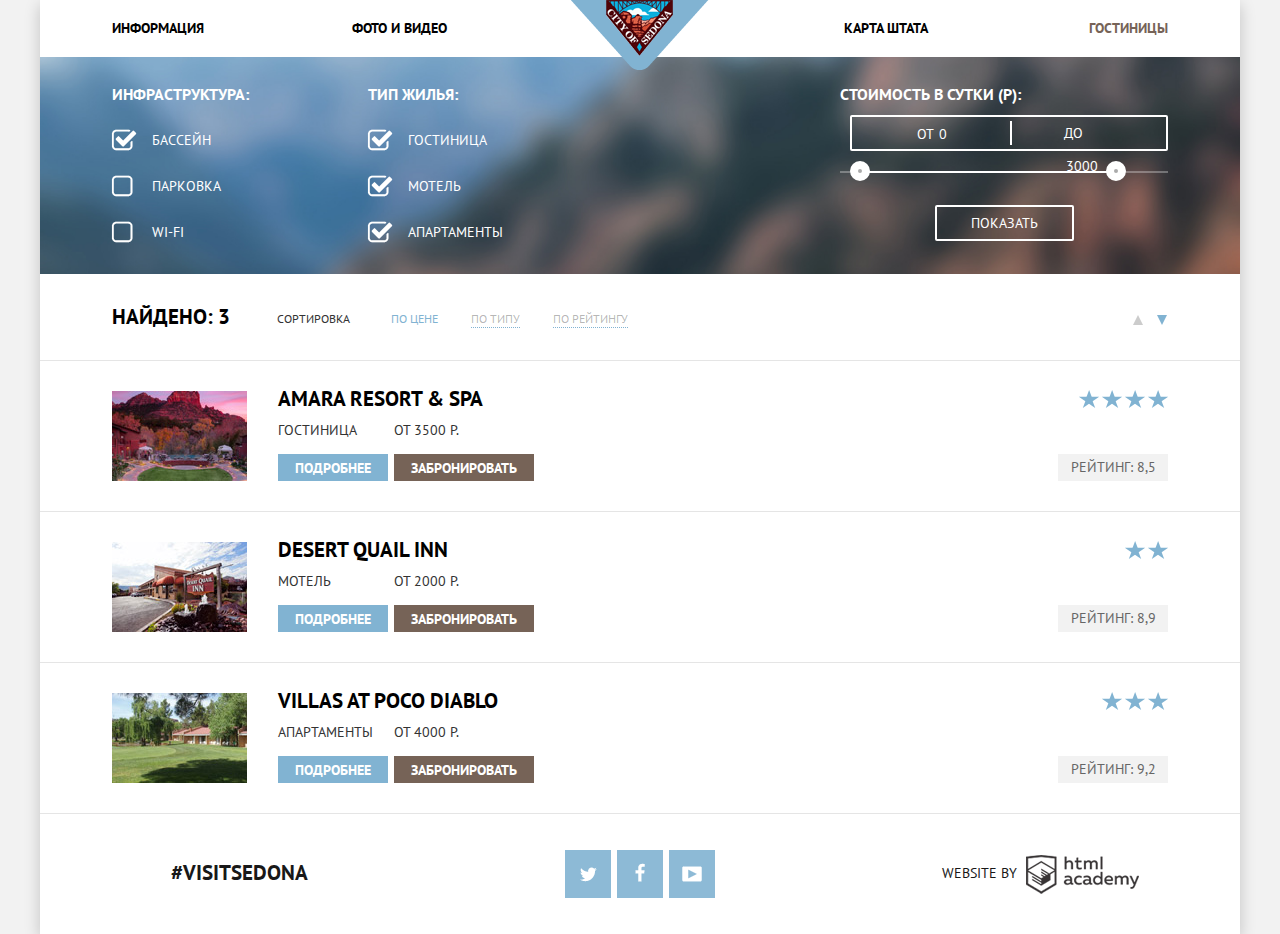
==== commit 2db4c8e5: "Доработка стилей для страницы каталога" ====
--- a/catalog.html
+++ b/catalog.html
@@ -47,16 +47,19 @@
 					<form action="#" class="clearfix">
 						<fieldset class="hotels-search-category checkbox">	
 							<legend>Инфраструктура:</legend>
-							<label class="checked">
+							<label>
 								<input type="checkbox" name="waterpool" checked>
+								<span class="checkbox-indicator"></span>
 								Бассейн
 							</label>
 							<label>
 								<input type="checkbox" name="parking">
+								<span class="checkbox-indicator"></span>
 								Парковка
 							</label>
 							<label>
 								<input type="checkbox" name="wi-fi">
+								<span class="checkbox-indicator"></span>
 								Wi-Fi
 							</label>
 						</fieldset>
@@ -64,36 +67,39 @@
 							<legend>
 									Тип жилья:
 							</legend>
-							<label class="checked">
+							<label>
 								<input type="checkbox" name="hotel" checked>
+								<span class="checkbox-indicator"></span>
 								Гостиница
 							</label>
-							<label class="checked">
+							<label>
 								<input type="checkbox" name="motel" checked>
+								<span class="checkbox-indicator"></span>
 								Мотель
 							</label>
-							<label class="checked">
+							<label>
 								<input type="checkbox" name="apartments" checked>
+								<span class="checkbox-indicator"></span>
 								Апартаменты
 							</label>
 						</fieldset>
 						<fieldset class="hotels-search-category price">
 							<legend>Стоимость в сутки (р):</legend>
 							<div class="price-controls">
-								<label>От
+								<label class="min-price">От
 									<input type="text" value="0" min="0" step="100">
 								</label>
-								<label>До
+								<label class="max-price">До
 									<input type="text" value="3000" max="4000" step="100">
 								</label>
 							</div>
-							<div class="range">
-									<div class="runner">
-										<!--Ползунок 1-->
+							<div class="price-range">
+								<div class="scale">
+									<div class="bar">
+										<div class="range-toggle range-toggle-min"></div>
+						        		<div class="range-toggle range-toggle-max"></div>
 									</div>
-									<div class="runner">
-										<!--Ползунок 2-->
-									</div>
+						        </div>
 							</div>
 							<button type="submit">
 							Показать
@@ -106,9 +112,11 @@
 						<h2>
 							Найдено: 3
 						</h2>
-						<div class="clearfix sort">
-							Сортировка
-							<ul class="clearfix">
+						<div class="sort">
+							<div>
+								Сортировка
+							</div>
+							<ul>
 								<li>
 									<a href="#" class="current">По цене</a>
 								</li>
@@ -131,14 +139,22 @@
 						</div>
 						<div class="hotel-review">
 							<a class="hotel-name" href="#">Amara resort &amp; Spa</a>
-							<div>Гостиница</div>
-							<div>от 3500 р.</div>
-							<a href="#" class="btn details-btn">Подробнее</a>
-							<a href="#" class="btn reserve-btn">Забронировать</a>
+							<div class="hotel-price">
+								<div>Гостиница</div>
+								<div>от 3500 р.</div>
+							</div>
+							<div class="hotel-btn">
+								<a href="#" class="details-btn">Подробнее</a>
+								<a href="#" class="reserve-btn">Забронировать</a>
+							</div>
 						</div>
 						<div class="hotel-level">
 							<div class="stars">
-								<img src="/img/icon-four-stars.png" alt="****">
+								<div class="star"></div>
+								<div class="star"></div>
+								<div class="star"></div>
+								<div class="star"></div>
+<!--								<img src="/img/icon-four-stars.png" alt="****">-->
 							</div>
 							<div class="rating">
 								Рейтинг: 8,5
@@ -151,14 +167,20 @@
 						</div>
 						<div class="hotel-review">
 							<a class="hotel-name" href="#">Desert Quail Inn</a>
-							<div>Мотель</div>
-							<div>от 2000 р.</div>
-							<a href="#" class="btn details-btn">Подробнее</a>
-							<a href="#" class="btn reserve-btn">Забронировать</a>
+							<div class="hotel-price">
+								<div>Мотель</div>
+								<div>от 2000 р.</div>
+							</div>
+							<div class="hotel-btn">
+								<a href="#" class="btn details-btn">Подробнее</a>
+								<a href="#" class="btn reserve-btn">Забронировать</a>
+							</div>
 						</div>
 						<div class="hotel-level">
 							<div class="stars">
-								<img src="/img/icon-two-stars.png" alt="**">
+								<div class="star"></div>
+								<div class="star"></div>
+<!--								<img src="/img/icon-two-stars.png" alt="**">-->
 							</div>
 							<div class="rating">
 								Рейтинг: 8,9
@@ -171,14 +193,21 @@
 						</div>
 						<div class="hotel-review">
 							<a class="hotel-name" href="#">Villas at Poco Diablo</a>
-							<div>Апартаменты</div>
-							<div>от 4000 р.</div>
-							<a href="#" class="btn details-btn">Подробнее</a>
-							<a href="#" class="btn reserve-btn">Забронировать</a>
+							<div class="hotel-price">
+								<div>Апартаменты</div>
+								<div>от 4000 р.</div>
+							</div>
+							<div class="hotel-btn">
+								<a href="#" class="btn details-btn">Подробнее</a>
+								<a href="#" class="btn reserve-btn">Забронировать</a>
+							</div>
 						</div>
 						<div class="hotel-level">
 							<div class="stars">
-								<img src="/img/icon-three-stars.png" alt="***">
+								<div class="star"></div>
+								<div class="star"></div>
+								<div class="star"></div>
+<!--								<img src="/img/icon-three-stars.png" alt="***">-->
 							</div>
 							<div class="rating">
 								Рейтинг: 9,2
--- a/css/style.css
+++ b/css/style.css
@@ -543,7 +543,6 @@
 	position: relative;
 	
 	display: block;
-	
 	margin-bottom: 23px;
 	height: 23px;
 	min-width: 110px;
@@ -554,10 +553,10 @@
 	margin-bottom: 0;
 }
 
-.hotels-search .checkbox label::before {
+.checkbox-indicator {
 	position: absolute;
 	
-	top: -2px;
+	top: -1px;
 	left: -1px;
 	content: "";
 	background-image: url("../img/spritesheet.png");
@@ -568,7 +567,7 @@
     background-position: -378px -2px;
 }
 
-.hotels-search .checkbox .checked::before {
+:checked ~ .checkbox-indicator {
 	width: 26px;
     height: 22px;
 	top: -1px;
@@ -581,7 +580,7 @@
 
 .hotels-search-category:last-child {
 	float: right;
-	width: auto;
+	width: 328px;
 	margin-right: 0;
 }
 
@@ -589,33 +588,55 @@
 	margin-bottom: 10px;
 }
 
-.price label {
+.price-controls {
+	position: relative;
+	
+	box-sizing: border-box;
+	margin-left: 10px;
+	margin-bottom: 20px;
+	height: 36px;
+	
+	font-size: 0;
+	
+	border: 2px solid #ffffff;
+	border-radius: 2px;
+}
+
+.price-controls label {
 	display: inline-block;
 	
-	padding-left: 65px;
-	
+	margin: 0;
+	width: 95px;
+		
+	font-size: 14px;
 	line-height: 32px;
 	vertical-align: top;
-	
+		
 	cursor: pointer;
 }
 
-.price-controls {
-	position: relative;
-	
-	margin-bottom: 20px;
-	
-	border: 2px solid #ffffff;
-	border-radius: 2px;
-}
-
-.price input {
-	width: 75px;
+.min-price {
+	padding-left: 65px;
+}
+
+.max-price {
+	padding-left: 52px;
+}
+
+.price-controls input {
+	width: 70px;
+	margin: 0;
 	
 	background: transparent;
 	color: inherit;
+	font: inherit;
 	border: none;
+	outline: none;
 	cursor: inherit;
+}
+
+.price-range {
+	margin-bottom: 32px;
 }
 
 .price-controls::after {
@@ -630,12 +651,54 @@
 	border: 1px solid #ffffff;
 }
 
+.scale {
+	height: 2px;
+	
+	background: rgba(255, 255, 255, 0.3);
+}
+
+.bar {
+	position: relative;
+	
+	margin-left: 6%;
+	width: 78%;
+	height: 2px;
+	background: #ffffff;
+}
+
+.range-toggle {
+	position: absolute;
+	top: -10px;
+	
+	width: 4px;
+	height: 4px;
+	
+	background: #ababab;
+	border-radius: 50%;
+	border: 8px solid #ffffff;
+	cursor: pointer;
+}
+
+.range-toggle:hover {
+	background: #1c4f80;
+}
+
+.range-toggle-min {
+	left: -10px;
+}
+
+.range-toggle-max {
+	right: -10px;
+}
+
 .hotels-search button[type="submit"] {
-	padding-left: 35px;
-	padding-right: 35px;
+	display: block;
+	margin: 0 auto;
+	padding-left: 34px;
+	padding-right: 34px;
 	
 	font-size: 14px;
-	line-height: 32px;
+	line-height: 30px;
 	
 	color: inherit;
 	background: transparent;
@@ -666,24 +729,41 @@
 /*	outline: blue solid 1px;*/
 }
 
-.search-results-header>div  {
+.search-results-header .sort {
 	float: left;
-}
-
-.sort {
-	margin-top: 6px;
-}
-
-.sort ul,
-.sort li {
+	/*	margin-right: 40px;*/
+	margin-top: 7px;
+	
+	font-size: 0px;
+	line-height: 15px;
+}
+
+.sort * {
 	display: inline-block;
 	vertical-align: top;
+}
+
+.sort div {
+	font-size: 12px;
+	margin-right: 41px;
+}
+
+.search-results-header ul {
+	margin: 0;
 /*	margin-left: 40px;*/
+	padding: 0;
+	
+	list-style: none;
+/*	outline: blue solid 1px;*/
+}
+
+.sort li {
+	margin-right: 33px;
 }
 
 .sort a {
 	font-size: 12px;
-	line-height: 18px;
+	line-height: 16px;
 	
 	color: rgba(0,0,0,0.3);
 	text-decoration: none;
@@ -702,26 +782,6 @@
 .sort a.current {
 	color: #81b3d2;
 	border: none;
-}
-
-.search-results-header li {
-	margin-right: 29px;
-}
-
-.search-results-header .sort {
-	margin-right: 40px;
-	
-	font-size: 12px;
-	line-height: 15px;
-}
-
-.search-results-header ul {
-	margin: 0;
-	margin-left: 40px;
-	padding: 0;
-	
-	list-style: none;
-/*	outline: blue solid 1px;*/
 }
 
 .search-results-header .sort-order {
@@ -783,7 +843,7 @@
 	max-width: 265px;
 	margin-top: -5px;
 			
-	font-size: 0;
+/*	font-size: 0;*/
 /*	outline: blue solid 1px;*/
 }
 
@@ -809,19 +869,28 @@
 	opacity: 0.3;
 }
 
-.hotel-review div {
+.hotel-price {
+	font-size: 0;
+	margin-bottom: 13px;
+}
+
+.hotel-price div {
 	display: inline-block;
 	vertical-align: top;
 	
 	min-width: 110px;
 	margin-right: 6px;
-	margin-bottom: 13px;
+	
 	padding-bottom: 0;
 	
 	font-size: 14px;
 }
 
-.hotel-review .btn {
+.hotel-btn {
+	font-size: 0;
+}
+
+.hotel-btn a {
 	display: inline-block;
 	vertical-align: top;
 	
@@ -874,8 +943,52 @@
 	text-align: right;
 }
 
+.star {
+	float: right;
+	margin: 5px 0;
+	margin-left: 3px;
+   position: relative;
+   display: block;
+   color: red;
+   width: 0px;
+   height: 0px;
+   border-right:  10px solid transparent;
+   border-bottom: 7px  solid #81b3d2;
+   border-left:   10px solid transparent;
+   transform:    rotate(35deg);
+}
+
+.star:before {
+   border-bottom: 8px solid #81b3d2;
+   border-left: 3px solid transparent;
+   border-right: 3px solid transparent;
+   position: absolute;
+   height: 0;
+   width: 0;
+   top: -5px;
+   left: -6px;
+   display: block;
+   content: '';
+   transform: rotate(-35deg);
+}
+
+.star:after {
+   position: absolute;
+   display: block;
+   color: red;
+   top: 0px;
+   left: -10px;
+   width: 0px;
+   height: 0px;
+   border-right: 10px solid transparent;
+   border-bottom: 7px solid #81b3d2;
+   border-left: 10px solid transparent;
+	transform: rotate(-70deg);
+	content: '';
+}
+
 .hotel-level .rating {
-	margin-top: 40px;
+	margin-top: 63px;
 	width: 110px;
 	height: 27px;
 	
@@ -886,7 +999,7 @@
 	color: #666666;
 }
 
-/*Спрайт*/
+/*Спрайт
 .sprite {
     background-image: url(spritesheet.png);
     background-repeat: no-repeat;
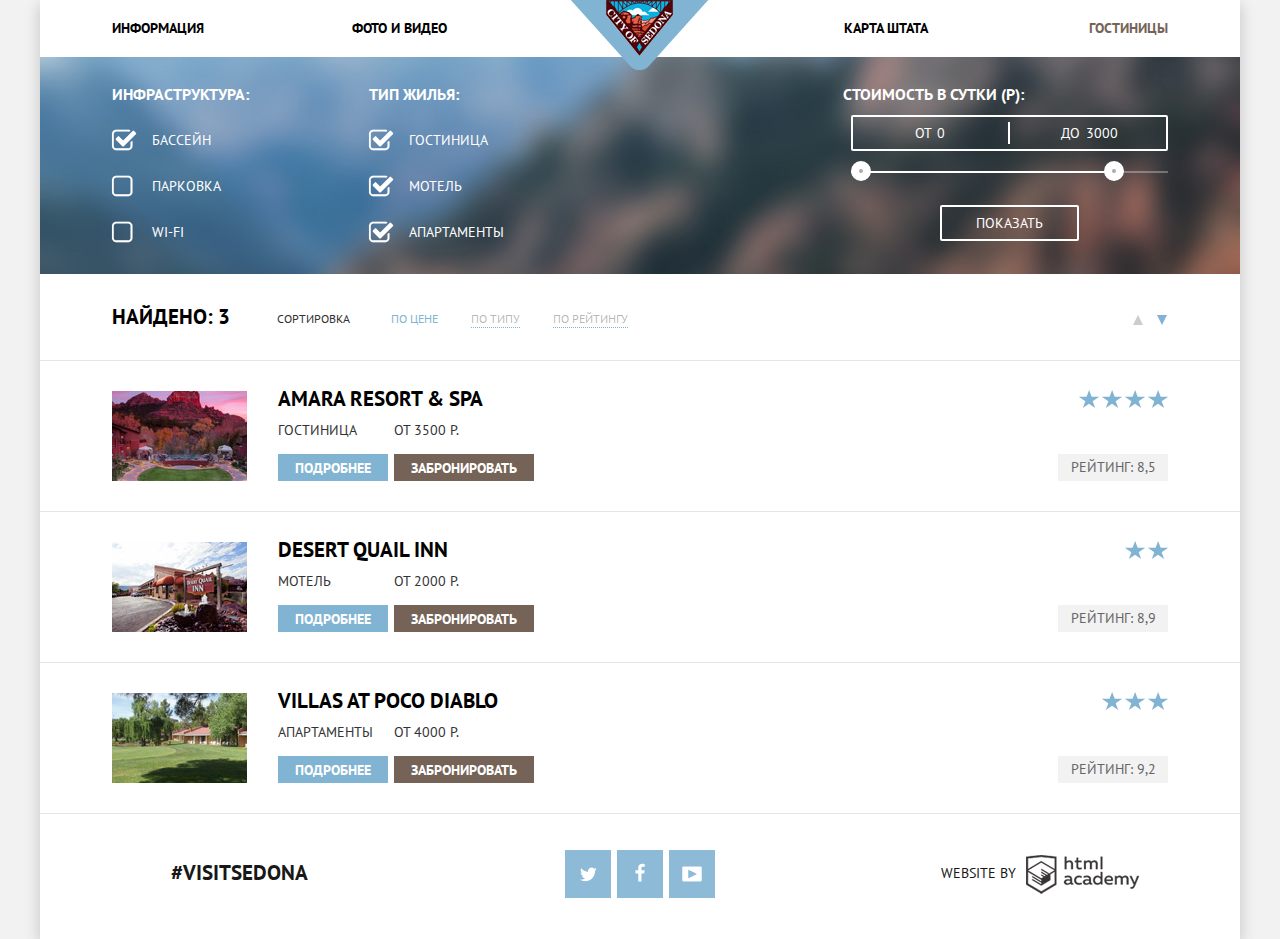
==== commit 86ac0be6: "Модальное окно, маска и др." ====
--- a/catalog.html
+++ b/catalog.html
@@ -38,7 +38,7 @@
 				</nav>
 				<div class="logo">
 					<a class="index-page" href="/index.html">
-						<img src="img/logo.png" alt="City of Sedona" width="138px" height="70px">
+						<img src="img/logo.png" alt="City of Sedona" width="138" height="70">
 					</a>
 				</div>
 			</header>
@@ -85,25 +85,27 @@
 						</fieldset>
 						<fieldset class="hotels-search-category price">
 							<legend>Стоимость в сутки (р):</legend>
-							<div class="price-controls">
-								<label class="min-price">От
-									<input type="text" value="0" min="0" step="100">
-								</label>
-								<label class="max-price">До
-									<input type="text" value="3000" max="4000" step="100">
-								</label>
-							</div>
-							<div class="price-range">
-								<div class="scale">
-									<div class="bar">
-										<div class="range-toggle range-toggle-min"></div>
-						        		<div class="range-toggle range-toggle-max"></div>
+							<div class="controls">	
+								<div class="price-controls">
+									<label class="min-price">От
+										<input type="text" value="0">
+									</label>
+									<label class="max-price">До
+										<input type="text" value="3000">
+									</label>
+								</div>
+								<div class="price-range">
+									<div class="scale">
+										<div class="bar">
+											<div class="range-toggle range-toggle-min"></div>
+											<div class="range-toggle range-toggle-max"></div>
+										</div>
 									</div>
-						        </div>
-							</div>
-							<button type="submit">
-							Показать
-							</button>
+								</div>
+								<button type="submit">
+								Показать
+								</button>
+							</div>
 						</fieldset>
 					</form>
 				</section>
@@ -135,7 +137,7 @@
 					</div>
 					<article class="hotels-item clearfix">
 						<div class="hotel-photo">
-							<img src="img/amara.jpg" alt="hotel-photo" width="135px" height="90px">
+							<img src="img/hotel-amara.jpg" alt="hotel-photo" width="135" height="90">
 						</div>
 						<div class="hotel-review">
 							<a class="hotel-name" href="#">Amara resort &amp; Spa</a>
@@ -154,7 +156,6 @@
 								<div class="star"></div>
 								<div class="star"></div>
 								<div class="star"></div>
-<!--								<img src="/img/icon-four-stars.png" alt="****">-->
 							</div>
 							<div class="rating">
 								Рейтинг: 8,5
@@ -163,7 +164,7 @@
 					</article>
 					<article class="hotels-item clearfix">
 						<div class="hotel-photo">
-							<img src="img/desert.jpg" alt="hotel-photo" width="135px" height="90px">
+							<img src="img/hotel-desert.jpg" alt="hotel-photo" width="135" height="90">
 						</div>
 						<div class="hotel-review">
 							<a class="hotel-name" href="#">Desert Quail Inn</a>
@@ -180,7 +181,6 @@
 							<div class="stars">
 								<div class="star"></div>
 								<div class="star"></div>
-<!--								<img src="/img/icon-two-stars.png" alt="**">-->
 							</div>
 							<div class="rating">
 								Рейтинг: 8,9
@@ -189,7 +189,7 @@
 					</article>
 					<article class="hotels-item clearfix">
 						<div class="hotel-photo">
-							<img src="img/villas.jpg" alt="hotel-photo" width="135px" height="90px">
+							<img src="img/hotel-villas.jpg" alt="hotel-photo" width="135" height="90">
 						</div>
 						<div class="hotel-review">
 							<a class="hotel-name" href="#">Villas at Poco Diablo</a>
@@ -207,7 +207,6 @@
 								<div class="star"></div>
 								<div class="star"></div>
 								<div class="star"></div>
-<!--								<img src="/img/icon-three-stars.png" alt="***">-->
 							</div>
 							<div class="rating">
 								Рейтинг: 9,2
@@ -220,17 +219,17 @@
 				<section class="hashtag footer-item">
 					<h2>#visitsedona</h2>
 				</section>
+				<section class="developer footer-item">
+					Website by
+					<a href="https://htmlacademy.ru"> html academy
+						<img src="img/html-academy.png" alt="html academy" width="113" height="39">
+					</a>
+				</section>
 				<section class="social footer-item">
 					<a class="social-btn social-btn-tw" href="#">Twitter</a>
 					<a class="social-btn social-btn-fb" href="#">Facebook</a>
 					<a class="social-btn social-btn-utube" href="#">Youtube</a>					
 				</section>
-				<section class="developer footer-item">
-					Website by
-					<a href="#"> html academy
-						<img src="img/html-academy.png" alt="html academy" width="113px" height="39px">
-					</a>
-				</section>
 			</footer>
 		</div>	
 	</body>	
--- a/css/style.css
+++ b/css/style.css
@@ -10,10 +10,6 @@
 	
 	color: #333333;
 	background-color: #f2f2f2;
-}
-
-h1 {
-	
 }
 
 h2, .lead, .features-name {
@@ -33,6 +29,10 @@
 /*	margin-top: 0;*/
 } 
 
+a, button {
+	cursor: pointer;
+}
+
 .container {
 	margin: 0 auto;
 	max-width: 1200px;
@@ -58,16 +58,10 @@
 	position: relative;
 	
 	color: #766357;
-/*	outline: blue solid 1px;*/
-}
-
-.main-navigation {
-/*	min-height: 56px;*/
 }
 
 .main-navigation-left {
 	float: left;
-	
 	width: 40%;
 	margin: 0;
 	padding: 0;
@@ -76,7 +70,6 @@
 }
 .main-navigation-right {
 	float: right;
-	
 	width: 40%;
 	margin: 0;
 	padding: 0;
@@ -85,7 +78,6 @@
 }
 .main-navigation-left li{
 	float: left;
-	
 	box-sizing: border-box;
 	width: 50%;
 	padding-top: 18px;
@@ -93,7 +85,6 @@
 	padding-left: 15%;
 	
 	text-align: left;
-/*	outline: blue solid 1px;*/
 }
 
 .main-navigation-right li{
@@ -105,7 +96,6 @@
 	padding-right: 15%;
 	
 	text-align: right;
-/*	outline: blue solid 1px;*/
 }
 
 .main-navigation a {
@@ -144,38 +134,46 @@
 	left: 50%;
 	top: 0;
 	transform: translate(-69px);
-/*	width: 20%;*/
-/*	text-align: center;*/
 }
 
 .page-footer {
 	width: 100%;
+	padding-top: 36px;
+	padding-bottom: 36px;
+	
 	background: #ffffff;
 	opacity: 0.9;
 	color: #000000;
-/*	outline: blue solid 1px;*/
 }
 
 .footer-item {
-	float: left;
 	width: 33.33333%;
 	box-sizing: border-box;
-	padding-left: 6%;
-	padding-right: 6%;
-	min-height: 120px;
-/*	outline: blue solid 1px;*/
+	padding-left: 4%;
+	padding-right: 4%;
+}
+
+.page-footer .hashtag {
+	float: left;
+	margin: 0 auto;
+}
+
+.page-footer .social {
+	margin: 0 auto;
+}
+
+.page-footer .developer {
+	float: right;
 }
 
 .footer-item h2 {
-	margin-top: 46px;
+	margin-top: 10px;
 	margin-left: auto;
 	margin-right: auto;
 	text-align: center;
 }
 
 .social {
-	padding-top: 36px;
-	
 	text-align: center;
 	font-size: 0;
 }
@@ -196,6 +194,7 @@
 }
 
 .social-btn::after {
+	content: "";
 	position: absolute;
 	top: 50%;
 	left: 50%;
@@ -205,7 +204,7 @@
 
 .social-btn-tw::after {
 	width: 17px;
-    height: 15px;
+	 height: 15px;
 	background-position: -866px -2px;
 	margin-left: -8px;
 	margin-top: -7px;
@@ -213,16 +212,16 @@
 
 .social-btn-fb::after {
 	width: 10px;
-    height: 19px;
-    background-position: -434px -2px;
+	 height: 19px;
+	 background-position: -434px -2px;
 	margin-left: -5px;
 	margin-top: -11px;
 }
 
 .social-btn-utube::after {
 	width: 20px;
-    height: 16px;
-    background-position: -887px -2px;
+	 height: 16px;
+	 background-position: -887px -2px;
 	margin-left: -10px;
 	margin-top: -8px;
 }
@@ -240,35 +239,36 @@
 }
 
 .developer {
-	padding-top: 39px;
-	padding-left: 102px;
-/*	line-height: 39px;*/
-	text-align: left;
+	min-width: 260px;
+	margin-top: 3px;
+	
+	text-align: center;
 }
 
 .developer a {
 	display: inline-block;
-	vertical-align: middle;
+	
 	width: 114px;
-    height: 40px;
+	height: 40px;
 	margin-top:1px;
 	margin-left: 4px;
 	padding-top: 1px;
 	padding-left: 1px;
 	
 	font-size: 0;
+	vertical-align: middle;
 }
 
 .developer a:hover {
 	background-image: url("../img/spritesheet.png");
 	background-repeat: no-repeat;
-    background-position: -235px -1px;;
+	background-position: -235px -1px;;
 }
 
 .developer a:active {
 	background-image: url("../img/spritesheet.png");
 	background-repeat: no-repeat;
-    background-position: -118px -1px;;
+	background-position: -118px -1px;;
 }
 
 .developer img:hover {
@@ -276,24 +276,41 @@
 	margin: 0;
 }
 
+
+
 /*Стили для главной страницы index.html*/
+
 .welcome-block {
 	box-sizing: border-box;
 	min-height: 508px;
+	margin-bottom: 60px;
 	padding-top: 76px;
-	background: #b8d0e0 url(../img/bg-index.jpg);
+	background: #b8d0e0;
+	background-image: url(../img/bg-index.jpg);
 	background-position: center -56px;
 }
+
+.welcome-block::after {
+	content: "";
+	display: block;
+	width: 100%;
+	height: 57px;
+	background: url(../img/welcome-shape.png);
+	background-position: center bottom;
+	background-size: 100% 57px;
+	border-bottom: 1px solid #ffffff;
+}
+
 .welcome-block img {
 	display: block;
 	margin: 0 auto;
-	margin-bottom: 60px;
+	margin-bottom: 22px;
 }
 
 .lead {
 /*	max-width: 444px;*/
 	margin: 0 auto;
-	margin-bottom: 30px;
+	margin-bottom: 27px;
 	padding: 0 6%;
 	
 	text-align: center;
@@ -303,7 +320,7 @@
 .features>p {
 /*	max-width: 490px;*/
 	margin: 0 auto;
-	margin-bottom: 50px;
+	margin-bottom: 51px;
 	padding: 0 6%;
 	
 	line-height: 26px;
@@ -324,14 +341,14 @@
 	max-width: 285px;
 	margin-left: auto;
 	margin-right: auto;
-	margin-bottom: 21px;
+	margin-bottom: 20px;
 	
 	text-align: center;
 }
 
 .features-item .features-name {
 	max-width: 160px;
-	margin-bottom: 27px;
+	margin-bottom: 25px;
 	margin-left: auto;
 	margin-right: auto;
 	
@@ -366,9 +383,16 @@
 .features-advice .features-item {
 	position: relative;
 	
+	padding-left: 4.7%;
+	padding-right: 4.7%;
 	padding-top: 161px;
-	padding-bottom: 42px;
+	/*	padding-bottom: 42px;*/
 	min-height: 330px;
+}
+
+.features-advice .house {
+	padding-left: 6%;
+	padding-right: 6%;
 }
 
 .features-advice .features-name::before {
@@ -376,30 +400,30 @@
 	position: absolute;
 	left: 50%;
 	background-image: url(../img/spritesheet.png);
-    background-repeat: no-repeat;
-    display: block;
+	 background-repeat: no-repeat;
+	 display: block;
 	transform: translateX(-50%);
 }
 
 .house .features-name::before {
 	top: 61px;
 	width: 75px;
-    height: 72px;
+	height: 72px;
 	background-position: -526px -2px;
 }
 
 .food .features-name::before {
 	top: 62px;
 	width: 74px;
-    height: 71px;
-    background-position: -448px -2px;
+	 height: 71px;
+	 background-position: -448px -2px;
 }
 
 .souvenirs .features-name::before {
 	top: 57px;
 	width: 65px;
-    height: 77px;
-    background-position: -636px -2px;
+	height: 77px;
+	background-position: -636px -2px;
 }
 
 .features .bridge {
@@ -420,7 +444,8 @@
 	box-sizing: border-box;
 	min-height: 256px;
 	padding-top: 48px;
-	padding-bottom: 37px;
+	padding-left: 5%;
+	padding-right: 5%;
 }
 
 .index-search {
@@ -428,7 +453,6 @@
 	width: 568px;
 	margin: 0 auto;
 	padding-top: 26px;
-/*	outline: blue solid 1px;*/
 }
 
 .index-search p.index-search-heading {
@@ -468,7 +492,7 @@
 }
 
 .index-search-form {
-	display: none;
+/*	display: none;*/
 	position: absolute;
 	z-index: 2;
 	box-sizing: border-box;
@@ -477,17 +501,166 @@
 	margin: 0 auto;
 	padding: 55px;
 	background: #ffffff;
-	outline: blue solid 1px;
-}
+	box-shadow: 0 7px 15px rgba(0,1,1,0.15);
+/*	outline: blue solid 1px;*/
+	
+	font-size: 0;
+	font-weight: bold;
+	line-height: 38px;
+}
+
+.index-search-form div {
+	position: relative;
+	margin-bottom: 29px;
+}
+
+.index-search-form label {
+	float: left;
+	width: 100%;
+	
+	font-size: 14px;
+	text-align: left;
+}
+
+.index-search-form input {
+	float: right;
+	height: 38px;
+	box-sizing: border-box;
+	
+	outline: none;
+	border: none;
+	background: #f2f2f2;
+}
+
+.index-search-form button[name="calendar"] {
+	position: absolute;
+	top: 8px;
+	right: 9px;
+	
+	width: 21px;
+	height: 22px;
+		
+	border: none;
+	outline: none;
+	background: #f2f2f2 url(../img/spritesheet.png);
+	background-position: -353px -2px;
+}
+
+.index-search-form button[name="calendar"]:hover {
+	background-position: -353px -51px;
+}
+
+.index-search-form button[name="calendar"]:active {
+	background-position: -353px -26px;
+}
+
+.index-search-form input[name="checkin"],
+.index-search-form input[name="checkout"] {
+	width: 346px;
+	
+	padding-left: 15px;
+	padding-right: 10px;
+}
+
+.index-search-form input[name="checkin"]:hover,
+.index-search-form input[name="checkout"]:hover {
+	background: #ebebeb;
+}
+
+.index-search-form input[name="checkin"]:focus,
+.index-search-form input[name="checkout"]:focus {
+	background: #ffffff;
+	border: 2px solid #e5e5e5;
+}
+
+.index-search-form input[name="children"],
+.index-search-form input[name="adults"] {
+	width: 114px;
+
+	text-align: center;
+}
+
+.index-search-form .adults {
+	float: left;
+	width: 227px;
+}
+
+.index-search-form .children {
+	float: right;
+	width: 180px;
+}
+
+.index-search-form button[name="plus"],
+.index-search-form button[name="minus"] {
+	position: absolute;
+	
+	font-size: 0;
+	
+	border: none;
+	outline: none;
+	background: url(../img/spritesheet.png);
+}
+
+.index-search-form button[name="plus"] {
+	top: 50%;
+	right: 13px;
+	transform: translateY(-50%);
+	
+	width: 13px;
+	height: 13px;
+	
+	background-position: -620px -1px;
+}
+
+.index-search-form button[name="plus"]:hover {
+	background-position: -620px -27px;
+}
+
+.index-search-form button[name="plus"]:active {
+	background-position: -620px -14px;
+}
+
+.index-search-form button[name="minus"] {
+	top: 50%;
+	right: 88px;
+	transform: translateY(-50%);
+	
+	width: 13px;
+	height: 5px;
+	
+	background-position: -605px -1px;
+}
+
+.index-search-form button[name="minus"]:hover {
+	background-position: -605px -11px;
+}
+
+.index-search-form button[name="minus"]:active {
+	background-position: -605px -6px;
+}
+
 .index-search-form button[type="submit"] {
 	width: 458px;
 	height: 58px;
-	margin-top: 54px;
-}
-
-.index-search-form input {
-/*	display: inline-block;*/
-/*	margin-bottom: 29px;*/
+	margin-top: 26px;
+	
+	font-weight: bold;
+	font-size: 21px;
+	text-transform: uppercase;
+	
+	color: #ffffff;
+	background: #81b3d2;
+	border: none;
+	outline: none;
+}
+
+.index-search-form button[type="submit"]:hover {
+	background: #669ec0;
+}
+
+.index-search-form button[type="submit"]:active {
+	background: #5496bd;
+	color: rgba(255, 255, 255, 0.3);
 }
 
 .background-map {
@@ -519,10 +692,15 @@
 
 .hotels-search fieldset {
 	margin: 0;
-	margin-right: 106px;
 	padding: 0;
 	
 	border: none;
+}
+
+.hotels-search fieldset:first-child {
+	margin-right: 46px;
+	min-width: 193px;
+	width: 20%;
 }
 
 .hotels-search legend {
@@ -536,7 +714,6 @@
 .hotels-search-category {
 	float: left;
 	min-height: 156px;
-	margin-right: 9%;
 }
 
 .hotels-search .checkbox label {
@@ -547,6 +724,8 @@
 	height: 23px;
 	min-width: 110px;
 	padding-left: 40px;
+	
+	cursor: pointer;
 }
 
 .hotels-search .checkbox label:last-child {
@@ -560,18 +739,18 @@
 	left: -1px;
 	content: "";
 	background-image: url("../img/spritesheet.png");
-    background-repeat: no-repeat;
-/*    display: block;*/
+	 background-repeat: no-repeat;
+/*	 display: block;*/
 	width: 22px;
-    height: 22px;
-    background-position: -378px -2px;
+	 height: 22px;
+	 background-position: -378px -2px;
 }
 
 :checked ~ .checkbox-indicator {
 	width: 26px;
-    height: 22px;
+	 height: 22px;
 	top: -1px;
-    background-position: -404px -2px;
+	 background-position: -404px -2px;
 }
 
 .hotels-search input[type="checkbox"] {
@@ -580,19 +759,26 @@
 
 .hotels-search-category:last-child {
 	float: right;
-	width: 328px;
+	width: 33%;
+	min-width: 246px;
 	margin-right: 0;
 }
 
 .price legend {
 	margin-bottom: 10px;
+	margin-left: 23px;
+/*	margin-left: 12px;*/
+}
+
+.controls {
+	margin-left: 9%;
 }
 
 .price-controls {
 	position: relative;
 	
 	box-sizing: border-box;
-	margin-left: 10px;
+/*	margin-left: 6%;*/
 	margin-bottom: 20px;
 	height: 36px;
 	
@@ -605,9 +791,11 @@
 .price-controls label {
 	display: inline-block;
 	
+	box-sizing: border-box;
+	width: 50%;
 	margin: 0;
-	width: 95px;
-		
+	
+	text-align: right;
 	font-size: 14px;
 	line-height: 32px;
 	vertical-align: top;
@@ -615,40 +803,40 @@
 	cursor: pointer;
 }
 
-.min-price {
-	padding-left: 65px;
-}
-
-.max-price {
-	padding-left: 52px;
-}
-
 .price-controls input {
-	width: 70px;
+	width: 50%;
 	margin: 0;
+	
+	line-height: 28px;
 	
 	background: transparent;
 	color: inherit;
-	font: inherit;
+/*	font: inherit;*/
 	border: none;
 	outline: none;
 	cursor: inherit;
 }
 
+.min-price input {
+	width: 45%;
+}
+
 .price-range {
 	margin-bottom: 32px;
 }
 
 .price-controls::after {
+	content: "";
 	position: absolute;
 	top: 50%;
 	left: 50%;
-	transform: translate(50%, -50%);
-	
-	height: 22px;	
+	transform: translate(-50%, -50%);
+	
+	height: 22px;
+	width: 2px;
 	
 	content: "";
-	border: 1px solid #ffffff;
+	background: #ffffff;
 }
 
 .scale {
@@ -660,8 +848,8 @@
 .bar {
 	position: relative;
 	
-	margin-left: 6%;
-	width: 78%;
+	margin-left: 0%;
+	width: 83%;
 	height: 2px;
 	background: #ffffff;
 }
@@ -684,7 +872,7 @@
 }
 
 .range-toggle-min {
-	left: -10px;
+/*	left: -10px;*/
 }
 
 .range-toggle-max {
@@ -703,6 +891,7 @@
 	color: inherit;
 	background: transparent;
 	text-transform: uppercase;
+	outline: none;
 	border: 2px solid #ffffff;
 	border-radius: 2px;
 	cursor: pointer;
@@ -792,12 +981,12 @@
 }
 
 .sort-order a::before {
+	content: "";
 	display: inline-block;
 	vertical-align: bottom;
 	
 	margin-left: 14px;
 	
-	content: "";
 	border: 10px solid #cccccc;
 	border-left: 5px solid transparent;
 	border-right: 5px solid transparent;
@@ -840,7 +1029,7 @@
 	float: left;
 	
 	box-sizing: border-box;
-	max-width: 265px;
+	max-width: 270px;
 	margin-top: -5px;
 			
 /*	font-size: 0;*/
@@ -947,42 +1136,43 @@
 	float: right;
 	margin: 5px 0;
 	margin-left: 3px;
-   position: relative;
-   display: block;
-   color: red;
-   width: 0px;
-   height: 0px;
-   border-right:  10px solid transparent;
-   border-bottom: 7px  solid #81b3d2;
-   border-left:   10px solid transparent;
-   transform:    rotate(35deg);
-}
-
-.star:before {
-   border-bottom: 8px solid #81b3d2;
-   border-left: 3px solid transparent;
-   border-right: 3px solid transparent;
-   position: absolute;
-   height: 0;
-   width: 0;
-   top: -5px;
-   left: -6px;
-   display: block;
-   content: '';
-   transform: rotate(-35deg);
-}
-
-.star:after {
-   position: absolute;
-   display: block;
-   color: red;
-   top: 0px;
-   left: -10px;
-   width: 0px;
-   height: 0px;
-   border-right: 10px solid transparent;
-   border-bottom: 7px solid #81b3d2;
-   border-left: 10px solid transparent;
+	position: relative;
+	display: block;
+	color: red;
+	width: 0px;
+	height: 0px;
+	border-right:  10px solid transparent;
+	border-bottom: 7px  solid #81b3d2;
+	border-left:	10px solid transparent;
+	transform:	 rotate(35deg);
+}
+
+.star::before {
+	content: "";
+	border-bottom: 8px solid #81b3d2;
+	border-left: 3px solid transparent;
+	border-right: 3px solid transparent;
+	position: absolute;
+	height: 0;
+	width: 0;
+	top: -5px;
+	left: -6px;
+	display: block;
+	transform: rotate(-35deg);
+}
+
+.star::after {
+	content: "";
+	position: absolute;
+	display: block;
+	color: red;
+	top: 0px;
+	left: -10px;
+	width: 0px;
+	height: 0px;
+	border-right: 10px solid transparent;
+	border-bottom: 7px solid #81b3d2;
+	border-left: 10px solid transparent;
 	transform: rotate(-70deg);
 	content: '';
 }
@@ -1001,104 +1191,104 @@
 
 /*Спрайт
 .sprite {
-    background-image: url(spritesheet.png);
-    background-repeat: no-repeat;
-    display: block;
+background-image: url(spritesheet.png);
+	 background-repeat: no-repeat;
+	 display: block;
 }
 
 .sprite-html-academy {
-    width: 113px;
-    height: 39px;
-    background-position: -2px -2px;
+	 width: 113px;
+	 height: 39px;
+	 background-position: -2px -2px;
 }
 
 .sprite-html-academy-active {
-    width: 113px;
-    height: 39px;
-    background-position: -119px -2px;
+	 width: 113px;
+	 height: 39px;
+	 background-position: -119px -2px;
 }
 
 .sprite-html-academy-hover {
-    width: 113px;
-    height: 39px;
-    background-position: -236px -2px;
+	 width: 113px;
+	 height: 39px;
+	 background-position: -236px -2px;
 }
 
 .sprite-icon-calendar {
-    width: 21px;
-    height: 22px;
-    background-position: -353px -2px;
+	 width: 21px;
+	 height: 22px;
+	 background-position: -353px -2px;
 }
 
 .sprite-icon-checkbox {
-    width: 22px;
-    height: 22px;
-    background-position: -378px -2px;
+	 width: 22px;
+	 height: 22px;
+	 background-position: -378px -2px;
 }
 
 .sprite-icon-checked {
-    width: 26px;
-    height: 22px;
-    background-position: -404px -2px;
+	 width: 26px;
+	 height: 22px;
+	 background-position: -404px -2px;
 }
 
 .sprite-icon-fb {
-    width: 10px;
-    height: 19px;
-    background-position: -434px -2px;
+	 width: 10px;
+	 height: 19px;
+	 background-position: -434px -2px;
 }
 
 .sprite-icon-food {
-    width: 74px;
-    height: 70px;
-    background-position: -448px -2px;
+	 width: 74px;
+	 height: 70px;
+	 background-position: -448px -2px;
 }
 
 .sprite-icon-house {
-    width: 75px;
-    height: 72px;
-    background-position: -526px -2px;
+	 width: 75px;
+	 height: 72px;
+	 background-position: -526px -2px;
 }
 
 .sprite-icon-minus {
-    width: 12px;
-    height: 3px;
-    background-position: -605px -2px;
+	 width: 12px;
+	 height: 3px;
+	 background-position: -605px -2px;
 }
 
 .sprite-icon-plus {
-    width: 11px;
-    height: 11px;
-    background-position: -621px -2px;
+	 width: 11px;
+	 height: 11px;
+	 background-position: -621px -2px;
 }
 
 .sprite-icon-souvenirs {
-    width: 64px;
-    height: 76px;
-    background-position: -636px -2px;
+	 width: 64px;
+	 height: 76px;
+	 background-position: -636px -2px;
 }
 
 .sprite-icon-stars {
-    width: 89px;
-    height: 17px;
-    background-position: -704px -2px;
+	 width: 89px;
+	 height: 17px;
+	 background-position: -704px -2px;
 }
 
 .sprite-icon-three-stars {
-    width: 65px;
-    height: 17px;
-    background-position: -797px -2px;
+	 width: 65px;
+	 height: 17px;
+	 background-position: -797px -2px;
 }
 
 .sprite-icon-tweeter {
-    width: 17px;
-    height: 15px;
-    background-position: -866px -2px;
+	 width: 17px;
+	 height: 15px;
+	 background-position: -866px -2px;
 }
 
 .sprite-icon-utube {
-    width: 20px;
-    height: 16px;
-    background-position: -887px -2px;
-}
-
+	 width: 20px;
+	 height: 16px;
+	 background-position: -887px -2px;
+}
+
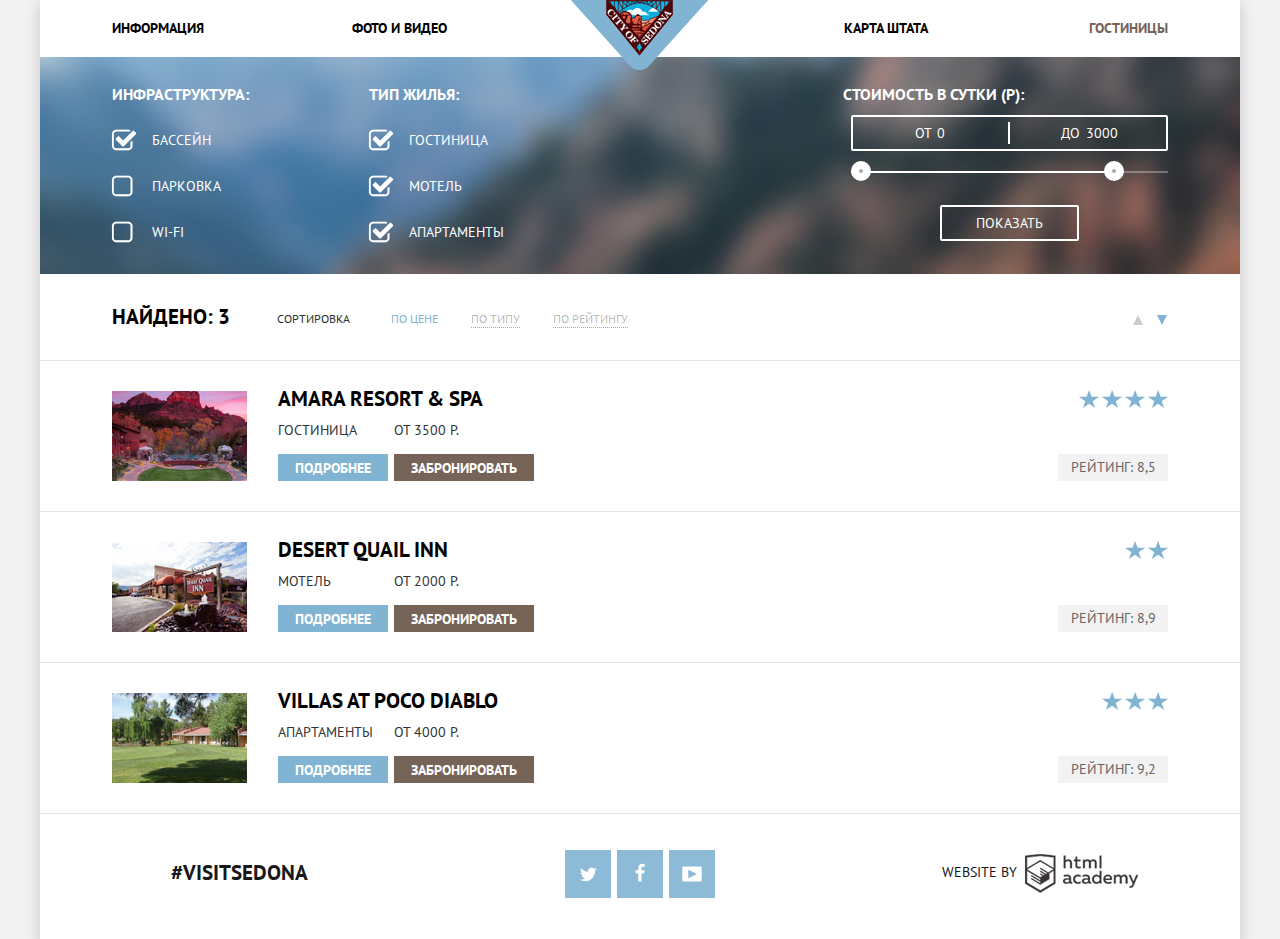
==== commit 7406e711: "Кнопки +-, переполнение контентом и др." ====
--- a/catalog.html
+++ b/catalog.html
@@ -18,14 +18,14 @@
 							</a>
 						</li>
 						<li>
-							<a href="/photo-and-video">
+							<a href="#">
 								Фото и видео
 							</a>
 						</li>
 					</ul>
 					<ul class="main-navigation-right">
 						<li>
-							<a class="current" href="/hotels">
+							<a class="current">
 								Гостиницы
 							</a>
 						</li>
@@ -37,7 +37,7 @@
 					</ul>	
 				</nav>
 				<div class="logo">
-					<a class="index-page" href="/index.html">
+					<a class="index-page" href="index.html">
 						<img src="img/logo.png" alt="City of Sedona" width="138" height="70">
 					</a>
 				</div>
--- a/css/style.css
+++ b/css/style.css
@@ -23,14 +23,15 @@
 }
 
 b {
-/*	font-size: 30px;*/
-/*	line-height: 24px;*/
 	color: #000000;
-/*	margin-top: 0;*/
 } 
 
 a, button {
 	cursor: pointer;
+}
+
+a.current {
+	cursor: default;
 }
 
 .container {
@@ -248,12 +249,11 @@
 .developer a {
 	display: inline-block;
 	
-	width: 114px;
-	height: 40px;
+	width: 113px;
+	height: 39px;
 	margin-top:1px;
 	margin-left: 4px;
-	padding-top: 1px;
-	padding-left: 1px;
+	padding: 0;
 	
 	font-size: 0;
 	vertical-align: middle;
@@ -262,13 +262,13 @@
 .developer a:hover {
 	background-image: url("../img/spritesheet.png");
 	background-repeat: no-repeat;
-	background-position: -235px -1px;;
+	background-position: -236px -2px;;
 }
 
 .developer a:active {
 	background-image: url("../img/spritesheet.png");
 	background-repeat: no-repeat;
-	background-position: -118px -1px;;
+	background-position: -119px -2px;;
 }
 
 .developer img:hover {
@@ -334,7 +334,6 @@
 	width: 33.333333%;
 	padding-left: 4%;
 	padding-right: 4%;
-/*	outline: blue solid 1px;*/
 }
 
 .features-item p {
@@ -365,9 +364,10 @@
 }
 
 .features-single .features-item {
-	height: 256px;
+	min-height: 256px;
+	max-height: 533px;
 	padding-top: 54px;
-	padding-bottom: 30px;
+	padding-bottom: 5px;
 		
 	color: #ffffff;
 	background: #81b3d2;
@@ -386,7 +386,7 @@
 	padding-left: 4.7%;
 	padding-right: 4.7%;
 	padding-top: 161px;
-	/*	padding-bottom: 42px;*/
+	padding-bottom: 5px;
 	min-height: 330px;
 }
 
@@ -400,8 +400,8 @@
 	position: absolute;
 	left: 50%;
 	background-image: url(../img/spritesheet.png);
-	 background-repeat: no-repeat;
-	 display: block;
+	background-repeat: no-repeat;
+	display: block;
 	transform: translateX(-50%);
 }
 
@@ -415,8 +415,8 @@
 .food .features-name::before {
 	top: 62px;
 	width: 74px;
-	 height: 71px;
-	 background-position: -448px -2px;
+	height: 71px;
+	background-position: -448px -2px;
 }
 
 .souvenirs .features-name::before {
@@ -446,6 +446,7 @@
 	padding-top: 48px;
 	padding-left: 5%;
 	padding-right: 5%;
+	padding-bottom: 5px;
 }
 
 .index-search {
@@ -509,7 +510,7 @@
 	line-height: 38px;
 }
 
-.index-search-form div {
+.index-search-form>div {
 	position: relative;
 	margin-bottom: 29px;
 }
@@ -526,6 +527,9 @@
 	float: right;
 	height: 38px;
 	box-sizing: border-box;
+	
+	font-size: 14px;
+	text-transform: uppercase;
 	
 	outline: none;
 	border: none;
@@ -575,7 +579,7 @@
 
 .index-search-form input[name="children"],
 .index-search-form input[name="adults"] {
-	width: 114px;
+	width: 38px;
 
 	text-align: center;
 }
@@ -590,53 +594,65 @@
 	width: 180px;
 }
 
+.visitors label {
+	width: auto;
+}
+
+.visitors button {
+	float: right;
+}
+
 .index-search-form button[name="plus"],
 .index-search-form button[name="minus"] {
-	position: absolute;
-	
+	position: relative;
+	width: 38px;
+	height: 38px;
+	padding: 0;
+		
 	font-size: 0;
 	
 	border: none;
 	outline: none;
-	background: url(../img/spritesheet.png);
-}
-
-.index-search-form button[name="plus"] {
-	top: 50%;
-	right: 13px;
-	transform: translateY(-50%);
-	
-	width: 13px;
-	height: 13px;
-	
-	background-position: -620px -1px;
-}
-
-.index-search-form button[name="plus"]:hover {
-	background-position: -620px -27px;
-}
-
-.index-search-form button[name="plus"]:active {
-	background-position: -620px -14px;
-}
-
-.index-search-form button[name="minus"] {
-	top: 50%;
-	right: 88px;
-	transform: translateY(-50%);
-	
-	width: 13px;
-	height: 5px;
-	
-	background-position: -605px -1px;
-}
-
-.index-search-form button[name="minus"]:hover {
-	background-position: -605px -11px;
-}
-
-.index-search-form button[name="minus"]:active {
-	background-position: -605px -6px;
+	background: #f2f2f2;
+}
+
+.index-search-form button[name="plus"]::before,
+.index-search-form button[name="minus"]::before {
+	content: "";
+	position: absolute;
+	top:50%;
+	left: 50%;
+	transform: translate(-50%, -50%);
+	
+	width: 11px;
+	height: 3px;
+	
+	background: #a9a9a9;
+}
+
+.index-search-form button[name="plus"]::after {
+	content: "";
+	position: absolute;
+	top:50%;
+	left: 50%;
+	transform: translate(-50%, -50%);
+	
+	width: 3px;
+	height: 11px;
+	
+	background: #a9a9a9;
+}
+
+.index-search-form button[name="minus"]:hover::before,
+.index-search-form button[name="plus"]:hover::before,
+.index-search-form button[name="plus"]:hover::after {
+	background: #000000;
+}
+
+.index-search-form button[name="minus"]:active::before,
+.index-search-form button[name="plus"]:active::before,
+.index-search-form button[name="plus"]:active::after {
+	background: #81b3d2;
 }
 
 .index-search-form button[type="submit"] {
@@ -668,8 +684,8 @@
 	height: 593px;
 	background: #cbdda9 url("../img/bg-map.jpg") no-repeat;
 	margin-bottom: -120px;
-/*	outline: blue solid 1px;*/
-}
+}
+
 
 /*Стили для catalog.html*/
 .hotels-search {
@@ -737,20 +753,18 @@
 	
 	top: -1px;
 	left: -1px;
-	content: "";
 	background-image: url("../img/spritesheet.png");
-	 background-repeat: no-repeat;
-/*	 display: block;*/
+	background-repeat: no-repeat;
 	width: 22px;
-	 height: 22px;
-	 background-position: -378px -2px;
-}
-
-:checked ~ .checkbox-indicator {
+	height: 22px;
+	background-position: -378px -2px;
+}
+
+.hotels-search :checked ~ .checkbox-indicator {
 	width: 26px;
-	 height: 22px;
+	height: 22px;
 	top: -1px;
-	 background-position: -404px -2px;
+	background-position: -404px -2px;
 }
 
 .hotels-search input[type="checkbox"] {
@@ -767,7 +781,6 @@
 .price legend {
 	margin-bottom: 10px;
 	margin-left: 23px;
-/*	margin-left: 12px;*/
 }
 
 .controls {
@@ -778,7 +791,6 @@
 	position: relative;
 	
 	box-sizing: border-box;
-/*	margin-left: 6%;*/
 	margin-bottom: 20px;
 	height: 36px;
 	
@@ -904,10 +916,8 @@
 
 .search-results-header, 
 .hotels-item {
-/*	box-sizing: border-box;*/
 	padding: 30px 6%;
 	border-bottom: 1px solid #e5e5e5;
-/*	box-shadow:  0 1px #e5e5e5;*/
 }
 
 .search-results-header h2 {
@@ -915,14 +925,13 @@
 	width: 135px;
 	margin: 0;
 	margin-right: 30px;
-/*	outline: blue solid 1px;*/
 }
 
 .search-results-header .sort {
 	float: left;
-	/*	margin-right: 40px;*/
+	max-width: 75%;
 	margin-top: 7px;
-	
+		
 	font-size: 0px;
 	line-height: 15px;
 }
@@ -938,12 +947,11 @@
 }
 
 .search-results-header ul {
+	max-width: 75%;
 	margin: 0;
-/*	margin-left: 40px;*/
 	padding: 0;
 	
 	list-style: none;
-/*	outline: blue solid 1px;*/
 }
 
 .sort li {
@@ -1031,9 +1039,6 @@
 	box-sizing: border-box;
 	max-width: 270px;
 	margin-top: -5px;
-			
-/*	font-size: 0;*/
-/*	outline: blue solid 1px;*/
 }
 
 .hotel-review .hotel-name {
@@ -1125,7 +1130,6 @@
 
 .hotel-level {
 	float: right;
-/*	outline: blue solid 1px;*/
 }
 
 .hotel-level .stars {
@@ -1164,23 +1168,24 @@
 .star::after {
 	content: "";
 	position: absolute;
-	display: block;
-	color: red;
 	top: 0px;
 	left: -10px;
+	
+	display: block;
 	width: 0px;
 	height: 0px;
+	
+	color: red;
 	border-right: 10px solid transparent;
 	border-bottom: 7px solid #81b3d2;
 	border-left: 10px solid transparent;
 	transform: rotate(-70deg);
-	content: '';
 }
 
 .hotel-level .rating {
-	margin-top: 63px;
 	width: 110px;
 	height: 27px;
+	margin-top: 63px;
 	
 	text-align: center;
 	line-height: 27px;
